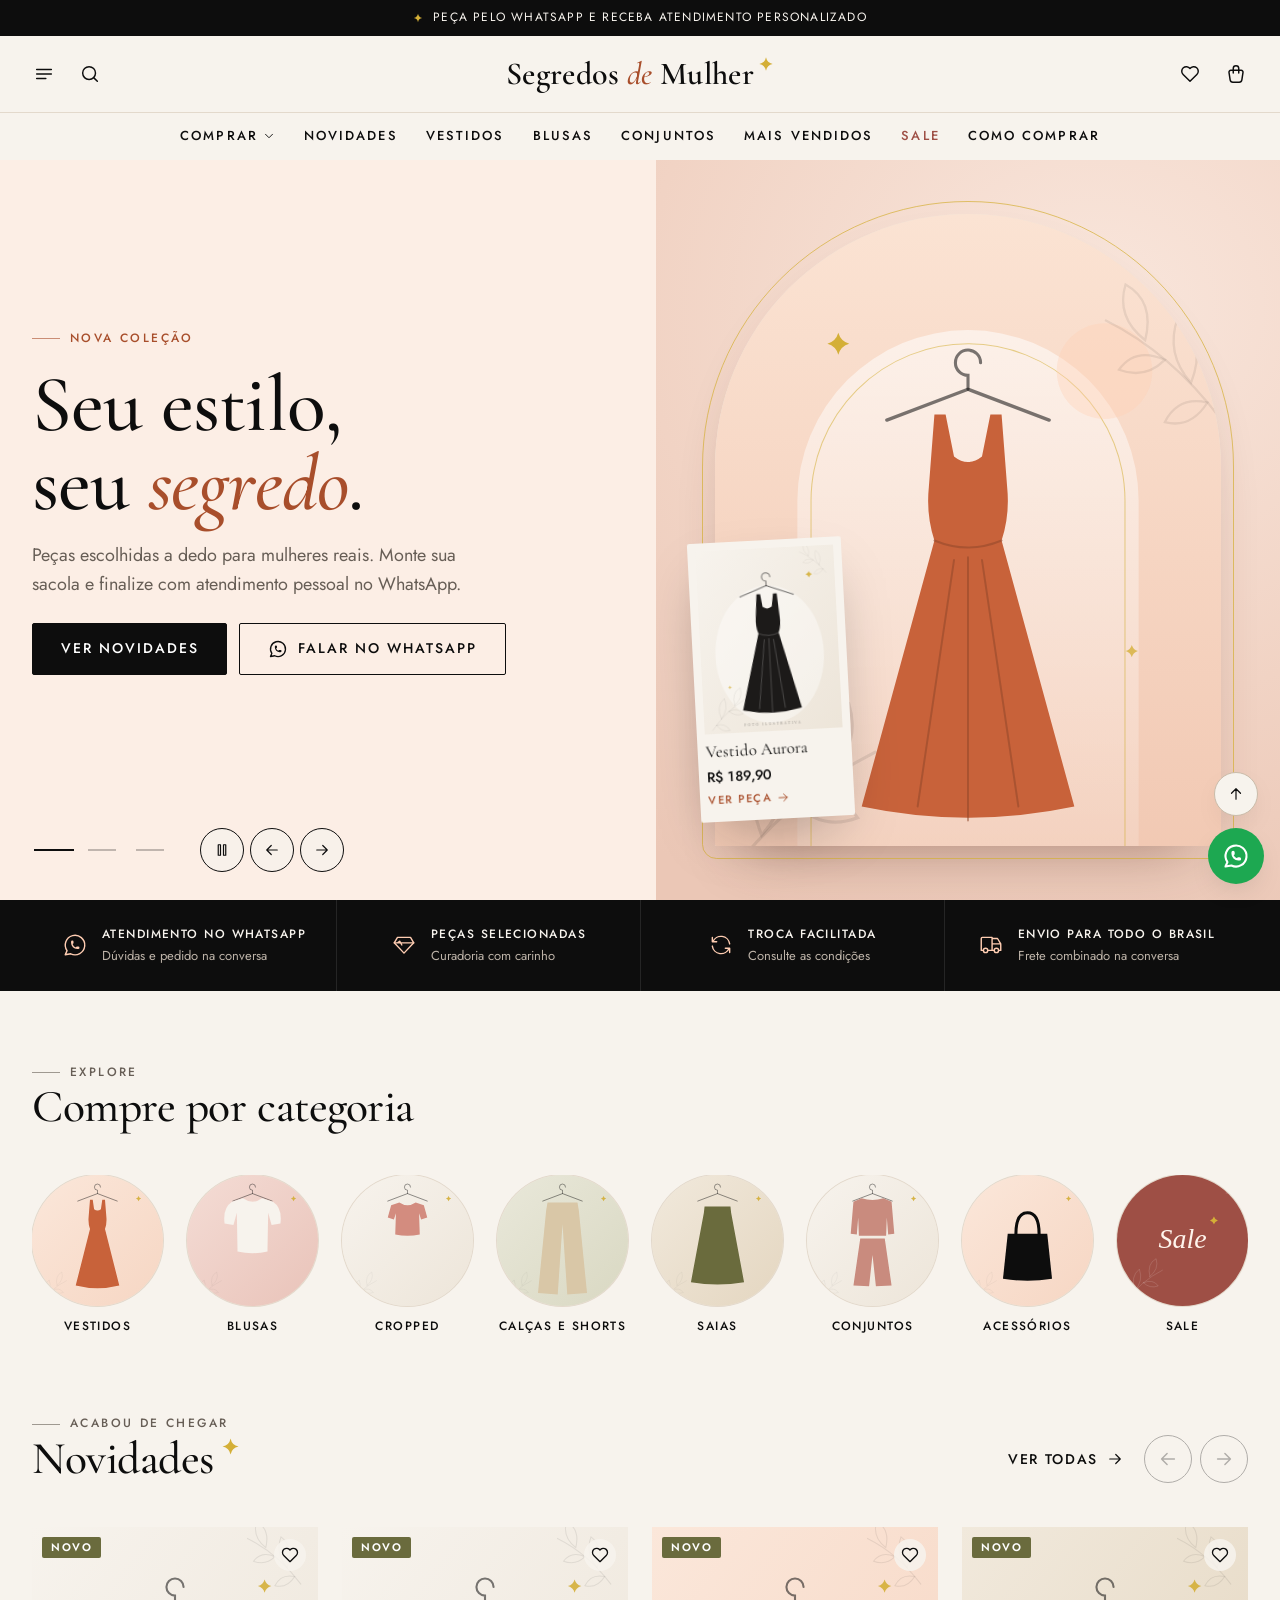
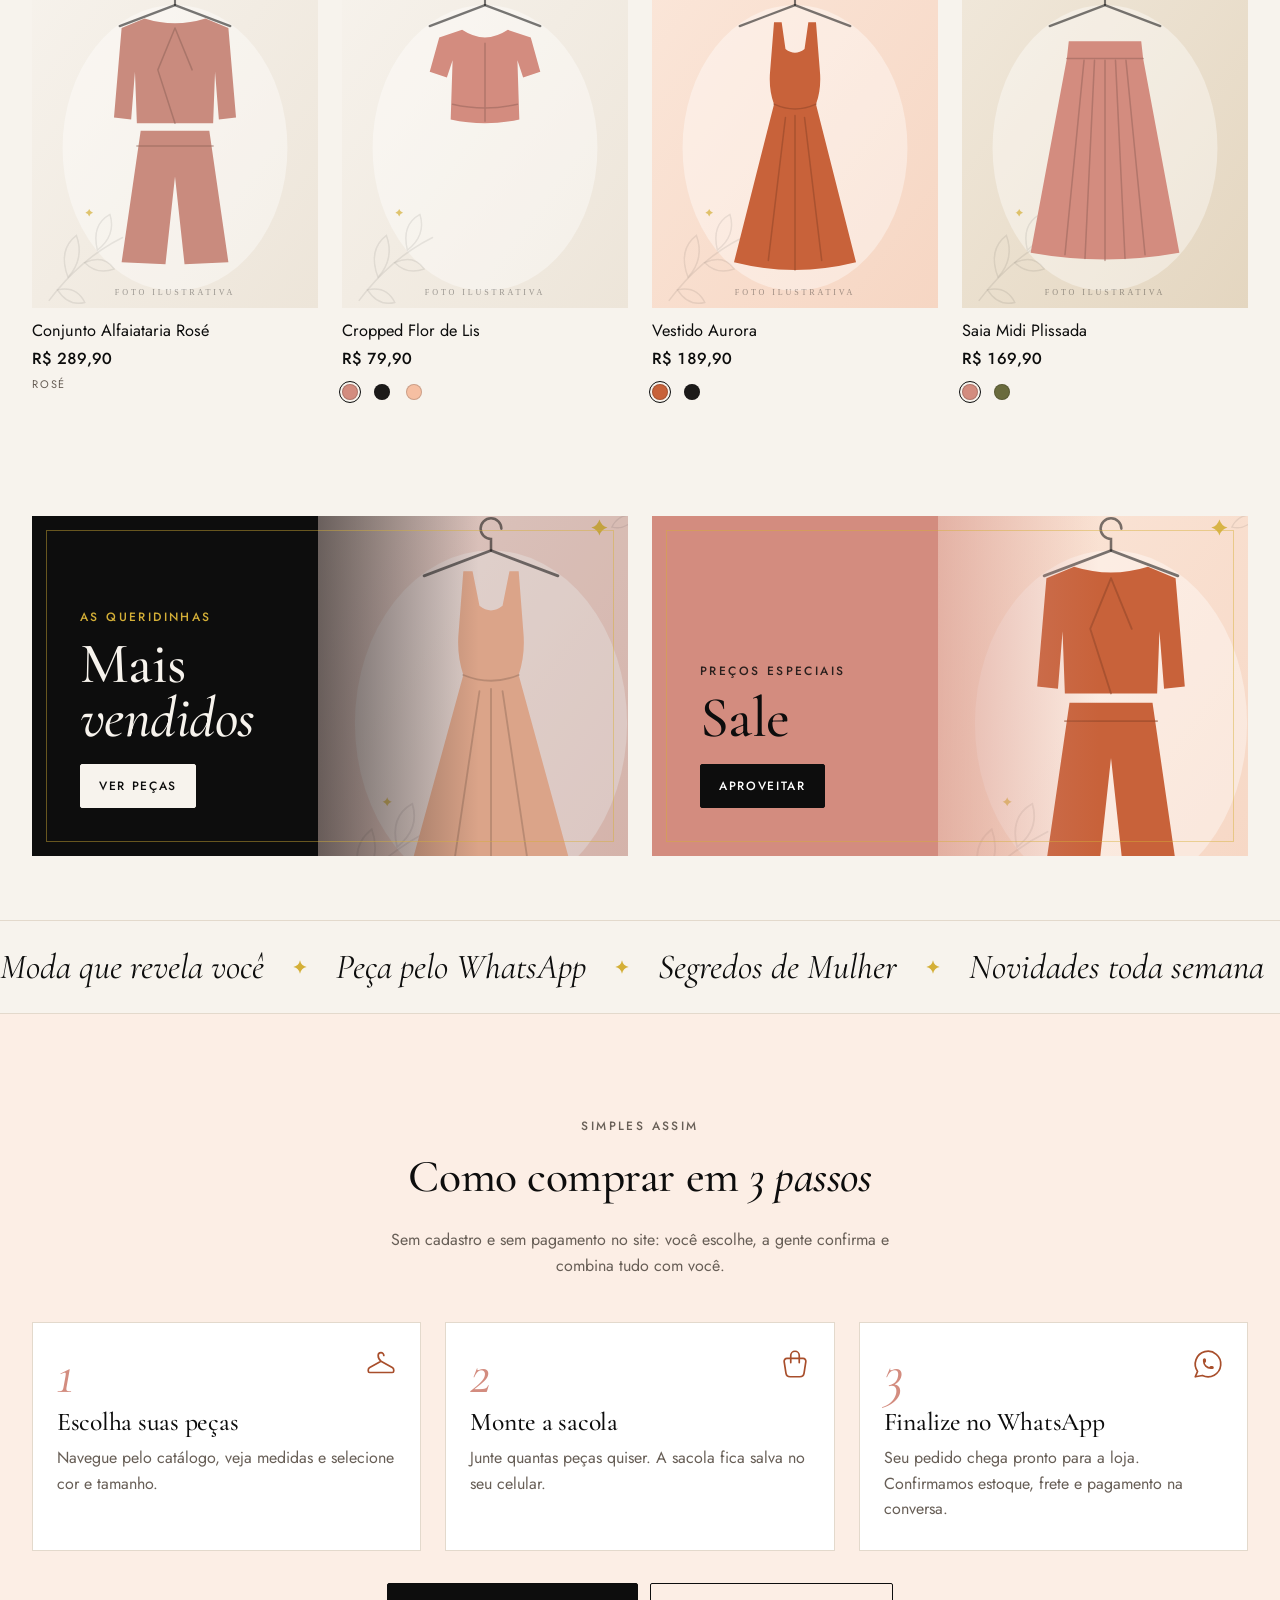
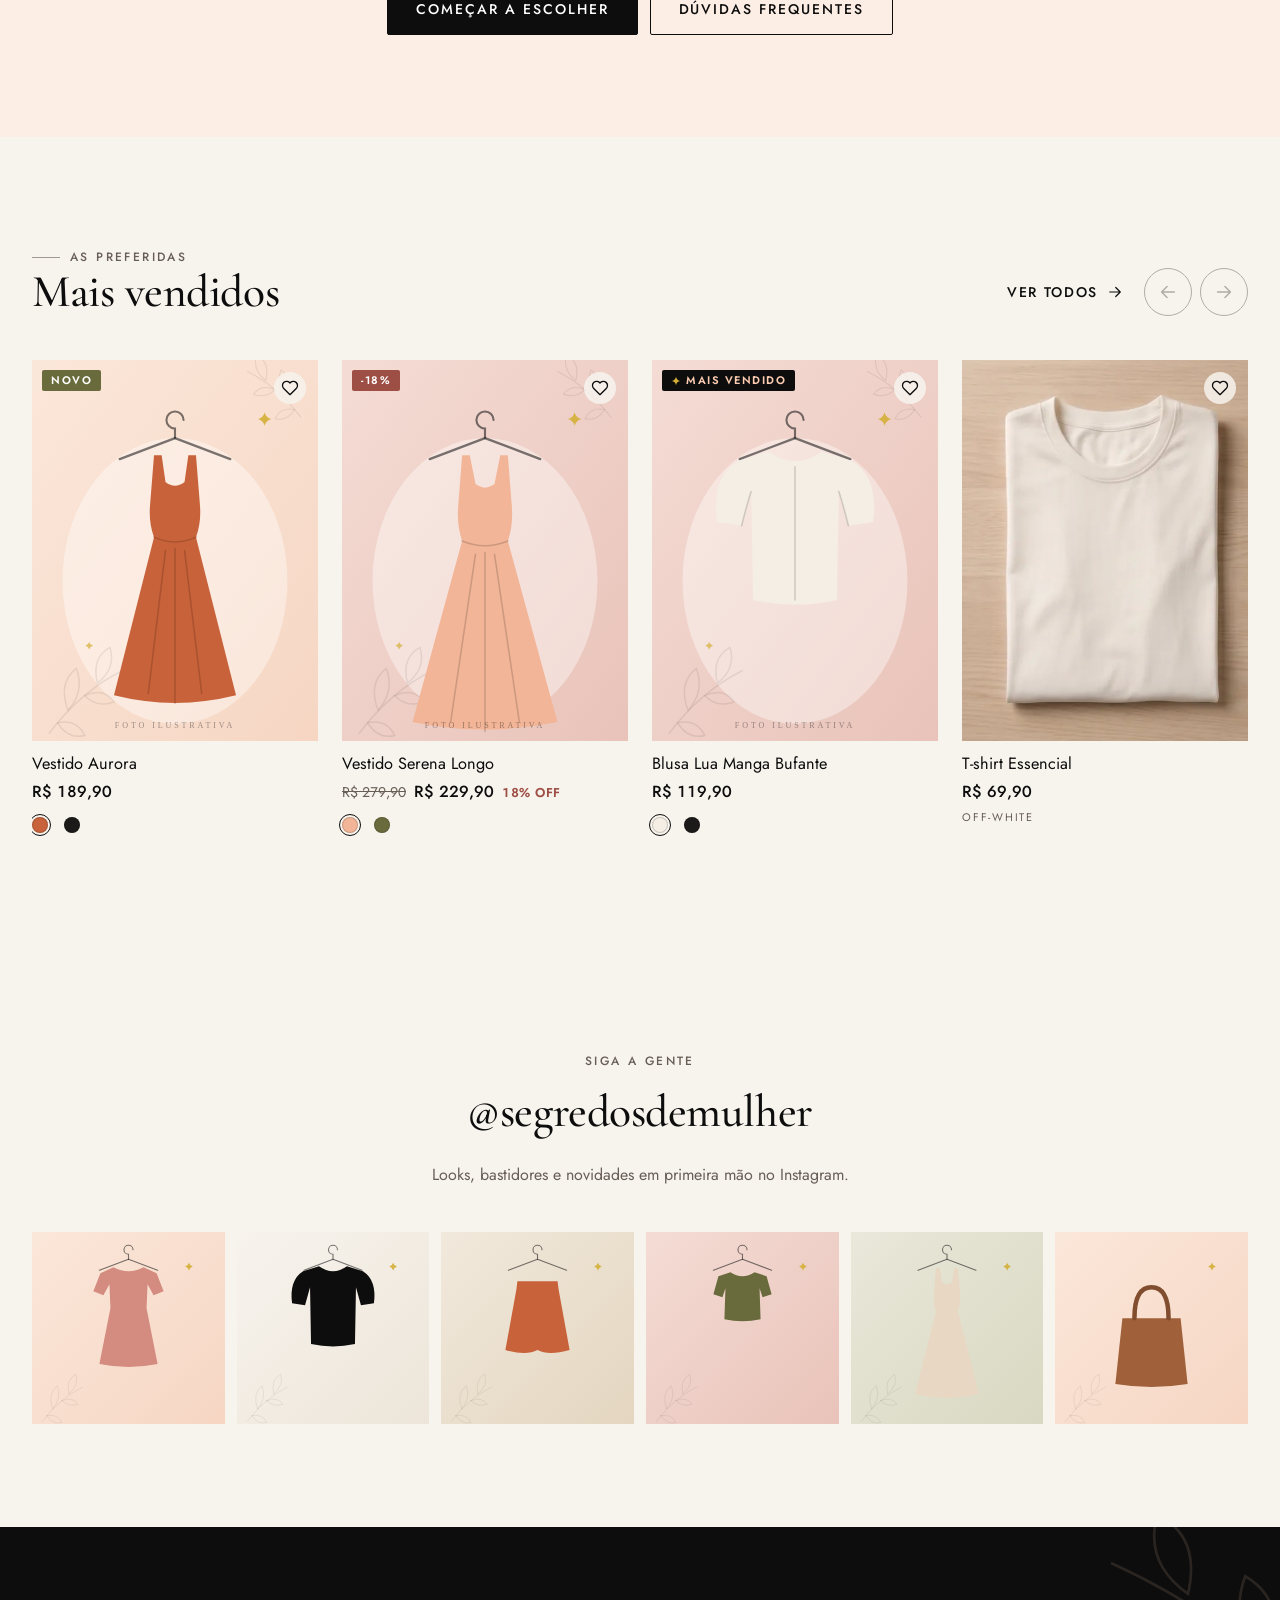
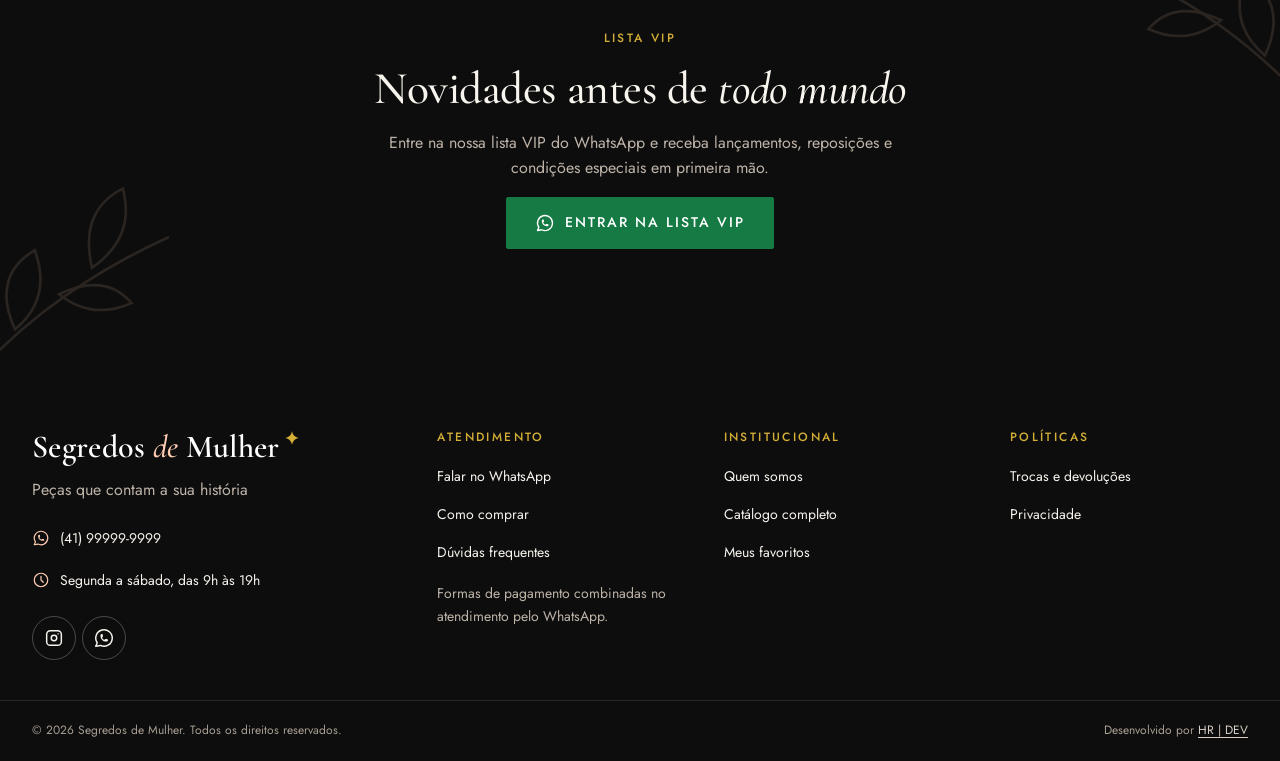
==== index.html @ 4e9b38b4 "first commit" ====
<!DOCTYPE html>
<html lang="pt-BR">
<head>
  <meta charset="UTF-8">
  <meta name="viewport" content="width=device-width, initial-scale=1, viewport-fit=cover">
  <title>Segredos de Mulher — Moda feminina com atendimento pelo WhatsApp</title>
  <meta name="description" content="Vestidos, blusas, conjuntos e acessórios selecionados. Escolha suas peças, monte a sacola e finalize seu pedido com atendimento personalizado pelo WhatsApp.">
  <meta name="theme-color" content="#0D0D0D">
  <link rel="icon" href="assets/img/brand/favicon.svg" type="image/svg+xml">
  <link rel="icon" href="assets/img/brand/favicon-32.png" sizes="32x32" type="image/png">
  <link rel="apple-touch-icon" href="assets/img/brand/apple-touch-icon.png">
  <link rel="manifest" href="site.webmanifest">
  <!-- Pré-visualização em redes sociais. TODO(cliente): trocar SEU-DOMINIO.com.br pelo domínio real -->
  <meta property="og:type" content="website">
  <meta property="og:site_name" content="Segredos de Mulher">
  <meta property="og:locale" content="pt_BR">
  <meta property="og:title" content="Segredos de Mulher — Moda feminina">
  <meta property="og:description" content="Escolha suas peças e finalize seu pedido pelo WhatsApp, com atendimento personalizado.">
  <meta property="og:url" content="https://SEU-DOMINIO.com.br/">
  <meta property="og:image" content="https://SEU-DOMINIO.com.br/assets/img/brand/og-image.jpg">
  <meta property="og:image:width" content="1200">
  <meta property="og:image:height" content="630">
  <meta name="twitter:card" content="summary_large_image">
  <link rel="preconnect" href="https://fonts.googleapis.com">
  <link rel="preconnect" href="https://fonts.gstatic.com" crossorigin>
  <link rel="stylesheet" href="https://fonts.googleapis.com/css2?family=Cormorant+Garamond:ital,wght@0,500;0,600;1,500&family=Jost:wght@400;500;600&display=swap" media="print" onload="this.media='all'">
  <noscript><link rel="stylesheet" href="https://fonts.googleapis.com/css2?family=Cormorant+Garamond:ital,wght@0,500;0,600;1,500&family=Jost:wght@400;500;600&display=swap"></noscript>
  <link rel="preload" as="image" href="assets/img/hero/hero-1.svg" fetchpriority="high">
  <link rel="stylesheet" href="assets/css/style.css">
  <script src="assets/js/config.js" defer></script>
  <script src="assets/js/products.js" defer></script>
  <script src="assets/js/main.js" defer></script>
  <script src="assets/js/pages/home.js" defer></script>
</head>
<body data-page="home">
  <a class="skip-link" href="#conteudo">Pular para o conteúdo</a>
  <div id="site-header"></div>

  <main id="conteudo">
    <!-- ============ HERO EDITORIAL (carrossel) ============ -->
    <section class="hero" id="hero" aria-roledescription="carrossel" aria-label="Destaques da coleção">
      <div class="hero__slides">
        <div class="hero__slide is-active" role="group" aria-roledescription="slide" aria-label="1 de 3">
          <div class="hero__media">
            <!-- TODO(cliente): foto editorial (retrato 4:5, mín. 1200 px de largura) -->
            <div class="hero__frame"><img src="assets/img/hero/hero-1.svg" alt="Vestido longo terracota pendurado em cabide, em fundo pêssego" width="1200" height="1500" fetchpriority="high" decoding="async"></div>
            <a class="hero__mini" href="produto.html?id=vestido-aurora" data-product="vestido-aurora" data-color="Preto"></a>
          </div>
          <div class="hero__content cascade">
            <p class="eyebrow eyebrow--line hero__eyebrow">Nova coleção</p>
            <h1 class="hero__title">Seu estilo,<br>seu <em>segredo</em>.</h1>
            <p class="hero__sub">Peças escolhidas a dedo para mulheres reais. Monte sua sacola e finalize com atendimento pessoal no WhatsApp.</p>
            <div class="hero__ctas">
              <a class="btn" href="catalogo.html?colecao=novidades">Ver novidades</a>
              <a class="btn btn--outline" data-wa="default" href="#"><svg class="icon" viewBox="0 0 24 24" aria-hidden="true"><path d="m3 21 1.65-3.8a9 9 0 1 1 3.4 2.9L3 21"/><path d="M9 10a.5.5 0 0 0 1 0V9a.5.5 0 0 0-1 0v1a5 5 0 0 0 5 5h1a.5.5 0 0 0 0-1h-1a.5.5 0 0 0 0 1"/></svg><span><span class="cta-long">Falar no </span>WhatsApp</span></a>
            </div>
          </div>
          <svg class="hero__star" viewBox="0 0 100 100" aria-hidden="true"><path d="M50 4Q56 44 96 50 56 56 50 96 44 56 4 50 44 44 50 4Z" fill="none" stroke="currentColor" stroke-width="1"/></svg>
        </div>

        <div class="hero__slide" role="group" aria-roledescription="slide" aria-label="2 de 3">
          <div class="hero__media">
            <div class="hero__frame"><img src="assets/img/hero/hero-2.svg" alt="Conjunto de alfaiataria rosé em cabide, em fundo rosado" width="1200" height="1500" loading="lazy" decoding="async"></div>
            <a class="hero__mini" href="produto.html?id=conjunto-alfaiataria-rose" data-product="conjunto-alfaiataria-rose" data-color=""></a>
          </div>
          <div class="hero__content cascade">
            <p class="eyebrow eyebrow--line hero__eyebrow">Conjuntos</p>
            <p class="hero__title serif">Elegância<br>em <em>dupla</em>.</p>
            <p class="hero__sub">Use junto ou separado: uma peça, várias produções.</p>
            <div class="hero__ctas">
              <a class="btn" href="catalogo.html?categoria=conjuntos">Ver conjuntos</a>
              <a class="btn btn--outline" data-wa="default" href="#"><svg class="icon" viewBox="0 0 24 24" aria-hidden="true"><path d="m3 21 1.65-3.8a9 9 0 1 1 3.4 2.9L3 21"/><path d="M9 10a.5.5 0 0 0 1 0V9a.5.5 0 0 0-1 0v1a5 5 0 0 0 5 5h1a.5.5 0 0 0 0-1h-1a.5.5 0 0 0 0 1"/></svg><span><span class="cta-long">Falar no </span>WhatsApp</span></a>
            </div>
          </div>
          <svg class="hero__star" viewBox="0 0 100 100" aria-hidden="true"><path d="M50 4Q56 44 96 50 56 56 50 96 44 56 4 50 44 44 50 4Z" fill="none" stroke="currentColor" stroke-width="1"/></svg>
        </div>

        <div class="hero__slide" role="group" aria-roledescription="slide" aria-label="3 de 3">
          <div class="hero__media">
            <div class="hero__frame"><img src="assets/img/hero/hero-3.svg" alt="Saia midi plissada verde-oliva em cabide, em fundo claro" width="1200" height="1500" loading="lazy" decoding="async"></div>
            <a class="hero__mini" href="produto.html?id=saia-midi-plissada" data-product="saia-midi-plissada" data-color="Rosa Queimado"></a>
          </div>
          <div class="hero__content cascade">
            <p class="eyebrow eyebrow--line hero__eyebrow">Saias e midis</p>
            <p class="hero__title serif">Leveza que<br><em>acompanha</em> você.</p>
            <p class="hero__sub">Movimento, conforto e caimento para todos os dias.</p>
            <div class="hero__ctas">
              <a class="btn" href="catalogo.html?categoria=saias">Ver saias</a>
              <a class="btn btn--outline" data-wa="default" href="#"><svg class="icon" viewBox="0 0 24 24" aria-hidden="true"><path d="m3 21 1.65-3.8a9 9 0 1 1 3.4 2.9L3 21"/><path d="M9 10a.5.5 0 0 0 1 0V9a.5.5 0 0 0-1 0v1a5 5 0 0 0 5 5h1a.5.5 0 0 0 0-1h-1a.5.5 0 0 0 0 1"/></svg><span><span class="cta-long">Falar no </span>WhatsApp</span></a>
            </div>
          </div>
          <svg class="hero__star" viewBox="0 0 100 100" aria-hidden="true"><path d="M50 4Q56 44 96 50 56 56 50 96 44 56 4 50 44 44 50 4Z" fill="none" stroke="currentColor" stroke-width="1"/></svg>
        </div>
      </div>

      <div class="hero__controls">
        <div class="hero__dots" role="group" aria-label="Escolher slide">
          <button class="hero__dot" type="button" aria-label="Slide 1" aria-current="true"></button>
          <button class="hero__dot" type="button" aria-label="Slide 2"></button>
          <button class="hero__dot" type="button" aria-label="Slide 3"></button>
        </div>
        <div class="hero__arrows">
          <button class="round-btn" type="button" id="heroPause" aria-label="Pausar troca automática"></button>
          <button class="round-btn" type="button" id="heroPrev" aria-label="Slide anterior"></button>
          <button class="round-btn" type="button" id="heroNext" aria-label="Próximo slide"></button>
        </div>
      </div>
    </section>

    <!-- ============ DIFERENCIAIS ============ -->
    <section class="perks" aria-label="Por que comprar com a gente">
      <ul class="container perks__list">
        <li class="perk" data-icon="whatsapp"><div><strong>Atendimento no WhatsApp</strong><span>Dúvidas e pedido na conversa</span></div></li>
        <li class="perk" data-icon="gem"><div><strong>Peças selecionadas</strong><span>Curadoria com carinho</span></div></li>
        <!-- TODO(cliente): confirmar política de troca antes de publicar -->
        <li class="perk" data-icon="refresh"><div><strong>Troca facilitada</strong><span>Consulte as condições</span></div></li>
        <!-- TODO(cliente): confirmar envio para todo o Brasil -->
        <li class="perk" data-icon="truck"><div><strong>Envio para todo o Brasil</strong><span>Frete combinado na conversa</span></div></li>
      </ul>
    </section>

    <!-- ============ CATEGORIAS ============ -->
    <section class="section section--tight" aria-labelledby="cats-title">
      <div class="container">
        <div class="section-head" data-reveal>
          <div><p class="eyebrow eyebrow--line">Explore</p><h2 class="section-title" id="cats-title">Compre por categoria</h2></div>
        </div>
        <div class="rail"><ul class="rail__track cats__track" id="homeCats" data-stagger></ul></div>
      </div>
    </section>

    <!-- ============ NOVIDADES ============ -->
    <section class="section" aria-labelledby="new-title" style="padding-top:0">
      <div class="container">
        <div class="section-head" data-reveal>
          <div><p class="eyebrow eyebrow--line">Acabou de chegar</p><h2 class="section-title" id="new-title">Novidades<svg class="icon icon--fill sparkle" viewBox="0 0 24 24" aria-hidden="true"><path d="M12 2Q13.6 10.4 22 12 13.6 13.6 12 22 10.4 13.6 2 12 10.4 10.4 12 2Z"/></svg></h2></div>
          <div style="display:flex;align-items:center;gap:20px">
            <a class="link-arrow" href="catalogo.html?colecao=novidades">Ver todas <svg class="icon" viewBox="0 0 24 24" aria-hidden="true"><path d="M5 12h14M13 6l6 6-6 6"/></svg></a>
            <div class="rail__nav"><button class="round-btn" type="button" data-rail-prev aria-label="Ver novidades anteriores"></button><button class="round-btn" type="button" data-rail-next aria-label="Ver mais novidades"></button></div>
          </div>
        </div>
        <div class="rail"><div class="rail__track" id="homeNew" data-stagger></div></div>
      </div>
    </section>

    <!-- ============ BANNER DUPLO ============ -->
    <section class="section section--tight" aria-label="Coleções em destaque" style="padding-top:0">
      <div class="container duo">
        <a class="duo__card duo__card--dark" href="catalogo.html?colecao=mais-vendidos" data-reveal>
          <img class="duo__img" src="assets/img/products/vestido-serena-peach-1.svg" alt="" width="600" height="800" loading="lazy" decoding="async">
          <span class="duo__frame" aria-hidden="true"></span>
          <span class="eyebrow duo__eyebrow">As queridinhas</span>
          <span class="duo__title serif">Mais<br><em>vendidos</em></span>
          <span class="btn btn--light btn--sm duo__cta">Ver peças</span>
        </a>
        <a class="duo__card duo__card--rose" href="catalogo.html?sale=1" data-reveal style="--d:.1s">
          <img class="duo__img" src="assets/img/products/conjunto-linho-verao-terracota-1.svg" alt="" width="600" height="800" loading="lazy" decoding="async">
          <span class="duo__frame" aria-hidden="true"></span>
          <span class="eyebrow duo__eyebrow" style="color:var(--c-ink)">Preços especiais</span>
          <span class="duo__title serif">Sale</span>
          <span class="btn btn--sm duo__cta">Aproveitar</span>
        </a>
      </div>
    </section>

    <!-- ============ MARQUEE ============ -->
    <div class="marquee" aria-hidden="true"><div class="marquee__track" id="marquee"></div></div>

    <!-- ============ COMO COMPRAR ============ -->
    <section class="section section--soft" id="como-comprar" aria-labelledby="how-title">
      <div class="container">
        <div class="section-head section-head--center" data-reveal>
          <p class="eyebrow">Simples assim</p>
          <h2 class="section-title" id="how-title">Como comprar em <em>3 passos</em></h2>
          <p class="section-sub">Sem cadastro e sem pagamento no site: você escolhe, a gente confirma e combina tudo com você.</p>
        </div>
        <ol class="steps" data-stagger>
          <li class="step" data-reveal data-icon="hanger"><span class="step__num">1</span><h3>Escolha suas peças</h3><p>Navegue pelo catálogo, veja medidas e selecione cor e tamanho.</p></li>
          <li class="step" data-reveal data-icon="bag"><span class="step__num">2</span><h3>Monte a sacola</h3><p>Junte quantas peças quiser. A sacola fica salva no seu celular.</p></li>
          <li class="step" data-reveal data-icon="whatsapp"><span class="step__num">3</span><h3>Finalize no WhatsApp</h3><p>Seu pedido chega pronto para a loja. Confirmamos estoque, frete e pagamento na conversa.</p></li>
        </ol>
        <div class="steps-cta" data-reveal><a class="btn" href="catalogo.html">Começar a escolher</a><a class="btn btn--outline" href="sobre.html#duvidas">Dúvidas frequentes</a></div>
      </div>
    </section>

    <!-- ============ MAIS VENDIDOS ============ -->
    <section class="section" aria-labelledby="best-title">
      <div class="container">
        <div class="section-head" data-reveal>
          <div><p class="eyebrow eyebrow--line">As preferidas</p><h2 class="section-title" id="best-title">Mais vendidos</h2></div>
          <div style="display:flex;align-items:center;gap:20px">
            <a class="link-arrow" href="catalogo.html?colecao=mais-vendidos">Ver todos <svg class="icon" viewBox="0 0 24 24" aria-hidden="true"><path d="M5 12h14M13 6l6 6-6 6"/></svg></a>
            <div class="rail__nav"><button class="round-btn" type="button" data-rail-prev aria-label="Ver mais vendidos anteriores"></button><button class="round-btn" type="button" data-rail-next aria-label="Ver mais peças mais vendidas"></button></div>
          </div>
        </div>
        <div class="rail"><div class="rail__track" id="homeBest" data-stagger></div></div>
      </div>
    </section>

    <!-- ============ INSTAGRAM ============ -->
    <!-- TODO(cliente): trocar as imagens em assets/img/instagram/ por posts reais -->
    <section class="section" aria-labelledby="insta-title">
      <div class="container">
        <div class="section-head section-head--center" data-reveal>
          <p class="eyebrow">Siga a gente</p>
          <h2 class="section-title" id="insta-title"><a data-cfg-href="instagramUrl" target="_blank" rel="noopener" href="#"><span data-cfg="instagramHandle">@perfil</span></a></h2>
          <p class="section-sub">Looks, bastidores e novidades em primeira mão no Instagram.</p>
        </div>
        <div class="insta" id="homeInsta" data-stagger></div>
      </div>
    </section>

    <!-- ============ LISTA VIP ============ -->
    <section class="section section--dark vip" aria-labelledby="vip-title">
      <svg class="ornament" style="left:-40px;bottom:-40px" viewBox="0 0 100 100" aria-hidden="true"><g fill="none" stroke="currentColor" stroke-width="1.2"><path d="M5 95Q40 55 95 30"/><path d="M25 72Q14 48 34 36Q42 58 25 72Z"/><path d="M45 56Q66 46 78 60Q60 68 45 56Z"/><path d="M60 44Q54 18 74 8Q80 30 60 44Z"/></g></svg>
      <svg class="ornament" style="right:-40px;top:-30px;transform:scaleX(-1)" viewBox="0 0 100 100" aria-hidden="true"><g fill="none" stroke="currentColor" stroke-width="1.2"><path d="M5 95Q40 55 95 30"/><path d="M25 72Q14 48 34 36Q42 58 25 72Z"/><path d="M45 56Q66 46 78 60Q60 68 45 56Z"/><path d="M60 44Q54 18 74 8Q80 30 60 44Z"/></g></svg>
      <div class="container vip__inner" data-reveal>
        <p class="eyebrow" style="color:var(--c-gold)">Lista VIP</p>
        <h2 class="section-title" id="vip-title">Novidades antes de <em>todo mundo</em></h2>
        <p class="muted">Entre na nossa lista VIP do WhatsApp e receba lançamentos, reposições e condições especiais em primeira mão.</p>
        <a class="btn btn--whatsapp" data-wa="vip" href="#"><svg class="icon" viewBox="0 0 24 24" aria-hidden="true"><path d="m3 21 1.65-3.8a9 9 0 1 1 3.4 2.9L3 21"/><path d="M9 10a.5.5 0 0 0 1 0V9a.5.5 0 0 0-1 0v1a5 5 0 0 0 5 5h1a.5.5 0 0 0 0-1h-1a.5.5 0 0 0 0 1"/></svg><span>Entrar na lista VIP</span></a>
      </div>
    </section>
  </main>

  <div id="site-footer"></div>
</body>
</html>
---- assets/css/style.css ----
/* ==========================================================================
   SEGREDOS DE MULHER — style.css
   Design system mobile-first. Para trocar as cores da marca, edite apenas
   as variáveis "MARCA" do :root abaixo.
   --------------------------------------------------------------------------
   01 Tokens · 02 Reset · 03 Base/utilitários · 04 Botões e formulários
   05 Faixa superior · 06 Header e menu · 07 Camadas (drawers, modais, sheets)
   08 Busca · 09 Sacola · 10 Card de produto · 11 Trilhos/grades
   12 Home · 13 Rodapé · 14 Flutuantes e toasts · 15 Catálogo
   16 Produto · 17 Páginas internas · 18 Animações · 19 Movimento reduzido
   ========================================================================== */

/* ---------- 01 TOKENS ---------- */
:root {
  /* MARCA (provisória — derivada do briefing; troque aqui) */
  --c-ink: #0D0D0D;
  --c-paper: #F7F3ED;
  --c-peach: #FFCDB2;
  --c-rose: #D38C7F;
  --c-terracotta: #C8623A;
  --c-olive: #6A6B3D;
  --c-gold: #D4AF37;
  --gold-gradient: linear-gradient(90deg, #F9E39B, #D4AF37, #B8860B);

  /* Variações escuras para TEXTO sobre fundo claro / texto branco (contraste AA) */
  --c-rose-deep: #9E4F45;       /* branco sobre ele: 5,7:1 */
  --c-terracotta-deep: #A84E2B; /* branco sobre ele: 5,5:1 */
  --c-ink-soft: #2A2624;

  /* SEMÂNTICAS */
  --bg: var(--c-paper);
  --bg-alt: #EFE7DC;
  --surface: #FFFFFF;
  --surface-soft: #FCEEE5;      /* peach bem suave */
  --text: var(--c-ink);
  --text-muted: #675E56;        /* 5,4:1 sobre --bg */
  --text-invert: #F7F3ED;
  --border: #E3D9CC;
  --border-strong: #C9BBA9;
  --accent: var(--c-terracotta-deep);
  --accent-hover: #8E4022;
  --accent-contrast: #FFFFFF;
  --sale: var(--c-rose-deep);
  --new: var(--c-olive);
  --whatsapp: #25D366;          /* cor oficial (só decorativa) */
  --whatsapp-fab: #1DA851;      /* ícone branco: 3,1:1 (gráfico) */
  --whatsapp-deep: #157A44;     /* texto branco: 5,4:1 */
  --whatsapp-deep-hover: #0F6336;
  --focus: #A84E2B;
  --danger: #A3322A;

  /* TIPOGRAFIA */
  --font-serif: 'Cormorant Garamond', Georgia, 'Times New Roman', serif;
  --font-sans: 'Jost', system-ui, -apple-system, 'Segoe UI', Roboto, Arial, sans-serif;
  --fs-xs: .75rem;
  --fs-sm: .875rem;
  --fs-base: 1rem;
  --fs-lg: 1.125rem;
  --fs-h3: clamp(1.35rem, 1.1rem + 1vw, 1.65rem);
  --fs-h2: clamp(1.9rem, 1.4rem + 2.2vw, 2.85rem);
  --fs-h1: clamp(2.6rem, 1.6rem + 5vw, 5rem);
  --tracking-label: .2em;

  /* ESPAÇO E FORMA */
  --gutter: 16px;
  --container: 1320px;
  --radius: 2px;
  --radius-lg: 6px;
  --shadow-sm: 0 1px 2px rgba(13, 13, 13, .06);
  --shadow: 0 10px 30px -12px rgba(13, 13, 13, .22);
  --shadow-lg: 0 24px 60px -20px rgba(13, 13, 13, .35);
  --header-h: 64px;
  --announce-h: 36px;

  /* MOVIMENTO */
  --ease: cubic-bezier(.22, .61, .36, 1);
  --ease-out: cubic-bezier(.16, 1, .3, 1);
  --dur: .28s;
  --dur-slow: .6s;

  /* Camadas */
  --z-header: 50;
  --z-fab: 60;
  --z-scrim: 90;
  --z-layer: 100;
  --z-toast: 200;
}

@media (min-width: 768px) {
  :root { --gutter: 32px; --header-h: 76px; }
}
@media (min-width: 1440px) {
  :root { --gutter: 48px; }
}

/* ---------- 02 RESET ---------- */
*, *::before, *::after { box-sizing: border-box; margin: 0; padding: 0; }
html { -webkit-text-size-adjust: 100%; text-size-adjust: 100%; scroll-padding-top: calc(var(--header-h) + 16px); }
body {
  min-height: 100vh;
  font-family: var(--font-sans);
  font-size: var(--fs-base);
  line-height: 1.6;
  color: var(--text);
  background: var(--bg);
  overflow-x: hidden;
  -webkit-font-smoothing: antialiased;
}
img, svg, picture { display: block; max-width: 100%; }
img { height: auto; }
a { color: inherit; text-decoration: none; }
button, input, select, textarea { font: inherit; color: inherit; }
button { background: none; border: 0; cursor: pointer; }
ul, ol { list-style: none; }
table { border-collapse: collapse; }
[hidden] { display: none !important; }
body.is-locked { overflow: hidden; }

/* Transição entre páginas (View Transitions API; navegadores sem suporte ignoram) */
@view-transition { navigation: auto; }
::view-transition-old(root), ::view-transition-new(root) { animation-duration: .25s; }

/* ---------- 03 BASE E UTILITÁRIOS ---------- */
:focus-visible { outline: 2px solid var(--focus); outline-offset: 3px; border-radius: 1px; }
.skip-link {
  position: absolute; left: 12px; top: -60px; z-index: 999;
  background: var(--c-ink); color: #fff; padding: 10px 16px; font-size: var(--fs-sm);
  transition: top var(--dur) var(--ease);
}
.skip-link:focus { top: 12px; }
.sr-only {
  position: absolute !important; width: 1px; height: 1px; padding: 0; margin: -1px;
  overflow: hidden; clip: rect(0 0 0 0); white-space: nowrap; border: 0;
}
.container { width: 100%; max-width: var(--container); margin-inline: auto; padding-inline: var(--gutter); }
.icon { width: 22px; height: 22px; flex: none; stroke: currentColor; fill: none; stroke-width: 1.6; stroke-linecap: round; stroke-linejoin: round; }
.icon--sm { width: 18px; height: 18px; }
.icon--fill { fill: currentColor; stroke: none; }

h1, h2, h3, .serif { font-family: var(--font-serif); font-weight: 500; line-height: 1.08; letter-spacing: -.01em; }
h1 em, h2 em, h3 em, .serif em { font-style: italic; }
.eyebrow {
  display: inline-flex; align-items: center; gap: 10px;
  font-family: var(--font-sans); font-size: var(--fs-xs); font-weight: 500;
  letter-spacing: var(--tracking-label); text-transform: uppercase; color: var(--text-muted);
}
.eyebrow--line::before { content: ''; width: 28px; height: 1px; background: currentColor; opacity: .6; }
.label-caps { font-size: var(--fs-xs); font-weight: 500; letter-spacing: .16em; text-transform: uppercase; }
.muted { color: var(--text-muted); }
.gold-rule { height: 1px; border: 0; background: var(--gold-gradient); opacity: .8; }
.sparkle { width: 14px; height: 14px; color: var(--c-gold); flex: none; }

.section { padding-block: clamp(56px, 8vw, 104px); }
.section--tight { padding-block: clamp(40px, 5vw, 64px); }
.section--alt { background: var(--bg-alt); }
.section--soft { background: var(--surface-soft); }
.section--dark { background: var(--c-ink); color: var(--text-invert); }
.section--dark .eyebrow, .section--dark .muted { color: #BDB3A8; }
.section-head {
  display: flex; align-items: flex-end; justify-content: space-between; gap: 16px 24px; flex-wrap: wrap;
  margin-bottom: clamp(24px, 4vw, 44px);
}
.section-head--center { flex-direction: column; align-items: center; text-align: center; }
.section-title { font-size: var(--fs-h2); }
.section-title .sparkle { display: inline-block; width: .42em; height: .42em; margin-left: .15em; vertical-align: super; }
.section-sub { max-width: 52ch; color: var(--text-muted); margin-top: 10px; }
.link-arrow {
  display: inline-flex; align-items: center; gap: 8px; font-size: var(--fs-sm); font-weight: 500;
  letter-spacing: .12em; text-transform: uppercase; padding-block: 8px;
  background: linear-gradient(currentColor, currentColor) 0 100% / 0 1px no-repeat;
  transition: background-size var(--dur) var(--ease);
}
.link-arrow:hover, .link-arrow:focus-visible { background-size: 100% 1px; }
.link-arrow .icon { width: 18px; height: 18px; transition: transform var(--dur) var(--ease); }
.link-arrow:hover .icon { transform: translateX(4px); }

/* Ornamento de folhas em fundos (SVG inline, baixa opacidade) */
.ornament { position: absolute; pointer-events: none; color: currentColor; opacity: .09; width: 220px; height: 220px; }

/* ---------- 04 BOTÕES E FORMULÁRIOS ---------- */
.btn {
  --btn-bg: var(--c-ink); --btn-fg: #fff; --btn-bd: var(--btn-bg);
  position: relative; overflow: hidden; isolation: isolate;
  display: inline-flex; align-items: center; justify-content: center; gap: 10px;
  min-height: 52px; padding: 14px 28px;
  background: var(--btn-bg); color: var(--btn-fg); border: 1px solid var(--btn-bd); border-radius: var(--radius);
  font-size: var(--fs-sm); font-weight: 500; letter-spacing: .14em; text-transform: uppercase; line-height: 1.2;
  text-align: center; cursor: pointer; user-select: none; -webkit-tap-highlight-color: transparent;
  transition: background-color var(--dur) var(--ease), color var(--dur) var(--ease), border-color var(--dur) var(--ease), transform .12s var(--ease);
}
.btn:active { transform: scale(.98); }
.btn:hover { --btn-bg: var(--c-ink-soft); }
.btn .icon { width: 20px; height: 20px; }
.btn--accent { --btn-bg: var(--accent); --btn-fg: var(--accent-contrast); }
.btn--accent:hover { --btn-bg: var(--accent-hover); }
.btn--whatsapp { --btn-bg: var(--whatsapp-deep); --btn-fg: #fff; }
.btn--whatsapp:hover { --btn-bg: var(--whatsapp-deep-hover); }
.btn--outline { --btn-bg: transparent; --btn-fg: var(--text); --btn-bd: var(--c-ink); }
.btn--outline:hover { --btn-bg: var(--c-ink); --btn-fg: #fff; }
.btn--light { --btn-bg: var(--c-paper); --btn-fg: var(--c-ink); }
.btn--light:hover { --btn-bg: #fff; }
.btn--ghost-light { --btn-bg: transparent; --btn-fg: #fff; --btn-bd: rgba(255, 255, 255, .7); }
.btn--ghost-light:hover { --btn-bg: #fff; --btn-fg: var(--c-ink); }
.btn--block { width: 100%; }
.btn--sm { min-height: 44px; padding: 10px 18px; font-size: var(--fs-xs); }
.btn[disabled], .btn[aria-disabled="true"] { opacity: .5; cursor: not-allowed; }
.btn.is-loading { pointer-events: none; }
.btn.is-loading > * { opacity: 0; }
.btn.is-loading::after {
  content: ''; position: absolute; width: 20px; height: 20px; border-radius: 50%;
  border: 2px solid currentColor; border-right-color: transparent; animation: spin .7s linear infinite;
}
/* Ripple (injetado via JS) */
.ripple {
  position: absolute; z-index: -1; border-radius: 50%; pointer-events: none;
  background: currentColor; opacity: .18; transform: scale(0); animation: ripple .6s var(--ease-out) forwards;
}

.icon-btn {
  position: relative; display: inline-grid; place-items: center;
  width: 44px; height: 44px; border-radius: 50%; color: inherit;
  transition: background-color var(--dur) var(--ease);
}
.icon-btn:hover { background: rgba(13, 13, 13, .06); }
.count-badge {
  position: absolute; top: 4px; right: 2px; min-width: 18px; height: 18px; padding: 0 5px;
  display: grid; place-items: center; border-radius: 9px;
  background: var(--accent); color: #fff; font-size: 11px; font-weight: 600; line-height: 1;
  transform: scale(0); transition: transform .3s var(--ease-out);
}
.count-badge.has-items { transform: scale(1); }
.count-badge.bump { animation: bump .5s var(--ease-out); }

.field { display: grid; gap: 6px; }
.field label, .field-label { font-size: var(--fs-xs); font-weight: 500; letter-spacing: .14em; text-transform: uppercase; }
.input, .select, .textarea {
  width: 100%; min-height: 48px; padding: 12px 14px;
  font-size: 16px; /* evita zoom no iOS */
  background: var(--surface); border: 1px solid var(--border-strong); border-radius: var(--radius);
  transition: border-color var(--dur) var(--ease), box-shadow var(--dur) var(--ease);
}
.textarea { min-height: 84px; resize: vertical; }
.input:focus, .select:focus, .textarea:focus { outline: none; border-color: var(--c-ink); box-shadow: 0 0 0 3px rgba(168, 78, 43, .18); }
.select {
  appearance: none; padding-right: 40px; cursor: pointer;
  background-image: url("data:image/svg+xml,%3Csvg xmlns='http://www.w3.org/2000/svg' viewBox='0 0 24 24' fill='none' stroke='%230D0D0D' stroke-width='1.6'%3E%3Cpath d='M6 9l6 6 6-6'/%3E%3C/svg%3E");
  background-repeat: no-repeat; background-position: right 12px center; background-size: 18px;
}

/* Chips */
.chip {
  display: inline-flex; align-items: center; gap: 6px; min-height: 36px; padding: 6px 12px;
  border: 1px solid var(--border-strong); border-radius: 999px; background: var(--surface);
  font-size: var(--fs-sm); transition: border-color var(--dur), background-color var(--dur);
}
.chip:hover { border-color: var(--c-ink); }
.chip .icon { width: 16px; height: 16px; }

/* Preço */
.price { display: flex; align-items: baseline; flex-wrap: wrap; gap: 4px 8px; font-variant-numeric: tabular-nums; }
.price__now { font-weight: 500; }
.price__old { color: var(--text-muted); text-decoration: line-through; font-size: .88em; }
.price__off { color: var(--sale); font-size: .8em; font-weight: 600; letter-spacing: .04em; }

/* Selos */
.badge {
  display: inline-flex; align-items: center; gap: 5px; padding: 5px 9px;
  font-size: 11px; font-weight: 600; letter-spacing: .14em; text-transform: uppercase; line-height: 1;
  background: var(--c-ink); color: #fff; border-radius: var(--radius);
}
.badge--new { background: var(--new); }
.badge--sale { background: var(--sale); }
.badge--low { background: var(--c-paper); color: var(--c-terracotta-deep); box-shadow: inset 0 0 0 1px var(--c-terracotta-deep); }
.badge--bestseller { background: var(--c-ink); color: var(--c-peach); }
.badge--bestseller .sparkle { width: 10px; height: 10px; }
.badge--soldout { background: var(--surface); color: var(--c-ink); box-shadow: inset 0 0 0 1px var(--c-ink); }

/* Bolinhas de cor */
.swatches { display: flex; flex-wrap: wrap; gap: 4px; }
.swatch {
  position: relative; width: 28px; height: 28px; border-radius: 50%; display: grid; place-items: center;
}
.swatch::before {
  content: ''; width: 16px; height: 16px; border-radius: 50%; background: var(--sw);
  box-shadow: inset 0 0 0 1px rgba(13, 13, 13, .18);
  transition: transform var(--dur) var(--ease);
}
.swatch::after {
  content: ''; position: absolute; inset: 3px; border-radius: 50%; border: 1px solid transparent;
  transition: border-color var(--dur) var(--ease);
}
.swatch:hover::before { transform: scale(1.12); }
.swatch[aria-pressed="true"]::after, .swatch[aria-checked="true"]::after { border-color: var(--c-ink); }
.swatch--lg { width: 44px; height: 44px; }
.swatch--lg::before { width: 30px; height: 30px; }
.swatch--lg::after { inset: 2px; }

/* ---------- 05 FAIXA SUPERIOR ---------- */
.announce {
  position: relative; height: var(--announce-h); overflow: hidden;
  background: var(--c-ink); color: var(--text-invert);
  font-size: 12px; letter-spacing: .1em; text-transform: uppercase;
}
.announce__msg {
  position: absolute; inset: 0; display: flex; align-items: center; justify-content: center; gap: 10px;
  padding-inline: 16px; text-align: center; white-space: nowrap; overflow: hidden; text-overflow: ellipsis;
  opacity: 0; transform: translateY(100%);
  transition: transform .6s var(--ease-out), opacity .6s var(--ease-out);
}
.announce__msg .sparkle { width: 10px; height: 10px; }
.announce__msg.is-active { opacity: 1; transform: translateY(0); }
.announce__msg.is-leaving { opacity: 0; transform: translateY(-100%); }
@media (max-width: 420px) { .announce { font-size: 10.5px; letter-spacing: .06em; } }

/* ---------- 06 HEADER E MENU ---------- */
#site-header { min-height: calc(var(--announce-h) + var(--header-h)); }
.site-header {
  position: sticky; top: 0; z-index: var(--z-header);
  background: rgba(247, 243, 237, .94);
  -webkit-backdrop-filter: saturate(1.4) blur(12px); backdrop-filter: saturate(1.4) blur(12px);
  border-bottom: 1px solid transparent;
  transition: box-shadow var(--dur) var(--ease), border-color var(--dur) var(--ease);
}
.site-header.is-scrolled { box-shadow: 0 6px 24px -14px rgba(13, 13, 13, .35); border-color: var(--border); }
.site-header__bar {
  display: grid; grid-template-columns: 1fr auto 1fr; align-items: center;
  height: var(--header-h); transition: height var(--dur) var(--ease);
}
.site-header.is-scrolled .site-header__bar { height: calc(var(--header-h) - 12px); }
.site-header__left, .site-header__right { display: flex; align-items: center; gap: 2px; }
.site-header__left { margin-left: -10px; }
.site-header__right { justify-content: flex-end; margin-right: -10px; }

.logo {
  display: inline-flex; align-items: center; gap: 4px; position: relative;
  font-family: var(--font-serif); font-size: clamp(1.35rem, 1rem + 1.6vw, 2rem); font-weight: 600;
  letter-spacing: .01em; line-height: 1; white-space: nowrap;
  transition: font-size var(--dur) var(--ease);
}
.logo em { font-weight: 500; font-style: italic; color: var(--c-terracotta-deep); }
.logo .sparkle { width: .5em; height: .5em; margin-top: -.6em; }
.logo img { height: 44px; width: auto; }
.site-header.is-scrolled .logo { font-size: clamp(1.2rem, 1rem + 1.2vw, 1.7rem); }

/* Menu horizontal (desktop) */
.main-nav { display: none; }
@media (min-width: 1024px) {
  .main-nav { display: block; border-top: 1px solid var(--border); }
  .main-nav__list { display: flex; justify-content: center; gap: clamp(16px, 2.2vw, 36px); }
  .main-nav__link {
    position: relative; display: inline-flex; align-items: center; gap: 4px; height: 46px;
    font-size: 13px; font-weight: 500; letter-spacing: .16em; text-transform: uppercase;
  }
  .main-nav__link::after {
    content: ''; position: absolute; left: 0; right: 0; bottom: 10px; height: 1px; background: currentColor;
    transform: scaleX(0); transform-origin: right; transition: transform var(--dur) var(--ease);
  }
  .main-nav__link:hover::after, .main-nav__link:focus-visible::after, .main-nav__link[aria-current="page"]::after,
  .has-mega.is-open > .main-nav__link::after { transform: scaleX(1); transform-origin: left; }
  .main-nav__link--sale { color: var(--sale); }
  .main-nav__link .icon { width: 14px; height: 14px; transition: transform var(--dur) var(--ease); }
  .has-mega.is-open > .main-nav__link .icon { transform: rotate(180deg); }
  .site-header.is-scrolled .main-nav__link { height: 40px; }
  .site-header.is-scrolled .main-nav__link::after { bottom: 8px; }

  /* Mega menu leve */
  .mega {
    position: absolute; left: 0; right: 0; top: 100%;
    background: var(--bg); border-top: 1px solid var(--border); box-shadow: var(--shadow);
    opacity: 0; visibility: hidden; transform: translateY(-6px);
    transition: opacity var(--dur) var(--ease), transform var(--dur) var(--ease), visibility var(--dur);
  }
  .has-mega.is-open .mega { opacity: 1; visibility: visible; transform: none; }
  .mega__inner { display: grid; grid-template-columns: 1fr 1fr 1.3fr; gap: 48px; padding-block: 36px 44px; }
  .mega__title { font-size: var(--fs-xs); letter-spacing: var(--tracking-label); text-transform: uppercase; color: var(--text-muted); margin-bottom: 14px; }
  .mega__links a { display: inline-block; padding: 6px 0; font-family: var(--font-serif); font-size: 1.3rem; transition: color var(--dur), transform var(--dur) var(--ease); }
  .mega__links a:hover { color: var(--accent); transform: translateX(4px); }
  .mega__promo { position: relative; display: grid; grid-template-columns: 1fr 1fr; gap: 12px; }
  .mega__promo a { position: relative; display: block; overflow: hidden; aspect-ratio: 1; background: var(--bg-alt); }
  .mega__promo img { width: 100%; height: 100%; object-fit: cover; transition: transform .8s var(--ease-out); }
  .mega__promo a:hover img { transform: scale(1.05); }
  .mega__promo span {
    position: absolute; left: 12px; bottom: 12px; padding: 6px 10px; background: var(--c-paper);
    font-size: var(--fs-xs); letter-spacing: .14em; text-transform: uppercase; font-weight: 500;
  }
}
@media (max-width: 1023px) { .hide-mobile { display: none !important; } }
@media (min-width: 1024px) { .hide-desktop { display: none !important; } }

/* ---------- 07 CAMADAS: scrim, drawers, modais, sheets ---------- */
.scrim {
  position: fixed; inset: 0; z-index: var(--z-scrim);
  background: rgba(13, 13, 13, .45); opacity: 0; visibility: hidden;
  transition: opacity .35s var(--ease), visibility .35s;
}
.scrim.is-visible { opacity: 1; visibility: visible; }
.scrim:not(.is-visible) { pointer-events: none; }

.layer {
  position: fixed; z-index: var(--z-layer); display: flex; flex-direction: column;
  background: var(--bg); visibility: hidden;
  transition: transform .45s var(--ease-out), opacity .35s var(--ease), visibility .45s;
}
.layer.is-open { visibility: visible; }
.layer:not(.is-open) { pointer-events: none; } /* não captura cliques durante a animação de saída */
.layer__head {
  display: flex; align-items: center; justify-content: space-between; gap: 12px;
  padding: 14px 12px 14px var(--gutter); border-bottom: 1px solid var(--border); flex: none;
}
.layer__title { font-family: var(--font-serif); font-size: 1.6rem; font-weight: 500; }
.layer__body { flex: 1; overflow-y: auto; overscroll-behavior: contain; padding: 20px var(--gutter); }
.layer__foot { flex: none; padding: 16px var(--gutter) calc(16px + env(safe-area-inset-bottom)); border-top: 1px solid var(--border); background: var(--bg); }

.drawer { top: 0; bottom: 0; width: min(420px, 92vw); box-shadow: var(--shadow-lg); }
.drawer--left { left: 0; transform: translateX(-100%); }
.drawer--right { right: 0; transform: translateX(100%); }
.drawer.is-open { transform: none; }

.modal {
  left: 50%; top: 50%; width: min(640px, calc(100vw - 32px)); max-height: min(88vh, 860px);
  border-radius: var(--radius-lg); box-shadow: var(--shadow-lg);
  opacity: 0; transform: translate(-50%, -46%) scale(.98);
}
.modal.is-open { opacity: 1; transform: translate(-50%, -50%); }
.modal--wide { width: min(980px, calc(100vw - 32px)); }

/* Bottom sheet no mobile, modal centralizado no desktop */
.sheet {
  left: 0; right: 0; bottom: 0; max-height: 90vh; border-radius: 16px 16px 0 0;
  box-shadow: var(--shadow-lg); transform: translateY(100%);
}
.sheet.is-open { transform: none; }
.sheet::before {
  content: ''; position: absolute; top: 8px; left: 50%; width: 40px; height: 4px; margin-left: -20px;
  border-radius: 2px; background: var(--border-strong);
}
@media (min-width: 768px) {
  .sheet {
    left: 50%; right: auto; bottom: auto; top: 50%; width: min(560px, calc(100vw - 48px)); max-height: 86vh;
    border-radius: var(--radius-lg); opacity: 0; transform: translate(-50%, -46%);
  }
  .sheet.is-open { opacity: 1; transform: translate(-50%, -50%); }
  .sheet::before { display: none; }
}

/* Menu lateral */
.menu-search {
  display: flex; align-items: center; gap: 10px; width: 100%; min-height: 48px; padding: 0 14px;
  border: 1px solid var(--border-strong); background: var(--surface); color: var(--text-muted); text-align: left;
  font-size: var(--fs-base); margin-bottom: 24px;
}
.menu-label { display: block; margin: 8px 0 6px; }
.menu-links a {
  display: flex; align-items: center; justify-content: space-between; min-height: 52px;
  border-bottom: 1px solid var(--border); font-family: var(--font-serif); font-size: 1.4rem;
  transition: padding var(--dur) var(--ease), color var(--dur);
}
.menu-links a:hover { padding-left: 6px; color: var(--accent); }
.menu-links a .icon { width: 18px; height: 18px; opacity: .55; }
.menu-links a.is-sale { color: var(--sale); }
.menu-links--small a { font-family: var(--font-sans); font-size: var(--fs-base); min-height: 46px; }
.menu-foot { display: grid; gap: 16px; }
.socials { display: flex; gap: 6px; }
.socials a { display: grid; place-items: center; width: 44px; height: 44px; border: 1px solid var(--border-strong); border-radius: 50%; transition: background-color var(--dur), color var(--dur), border-color var(--dur); }
.socials a:hover { background: var(--c-ink); color: #fff; border-color: var(--c-ink); }

/* ---------- 08 BUSCA ---------- */
.search-layer { top: 0; left: 0; right: 0; max-height: 100vh; transform: translateY(-100%); box-shadow: var(--shadow-lg); }
.search-layer.is-open { transform: none; }
.search-form { position: relative; display: flex; align-items: center; gap: 8px; padding: 12px var(--gutter); border-bottom: 1px solid var(--border); }
.search-form .icon { color: var(--text-muted); }
.search-input {
  flex: 1; min-height: 52px; border: 0; background: transparent; font-family: var(--font-serif);
  font-size: clamp(1.4rem, 1rem + 2vw, 2rem);
}
.search-input:focus { outline: none; }
.search-input::-webkit-search-cancel-button { display: none; }
.search-body { overflow-y: auto; padding: 20px var(--gutter) 28px; max-height: calc(100vh - 80px); }
.search-suggest { display: flex; flex-wrap: wrap; gap: 8px; margin-top: 10px; }
.search-results { display: grid; gap: 4px; margin-top: 4px; }
.search-result {
  display: grid; grid-template-columns: 56px 1fr auto; align-items: center; gap: 14px;
  padding: 8px; border-radius: var(--radius); transition: background-color .15s;
}
.search-result img { width: 56px; height: 74px; object-fit: cover; background: var(--bg-alt); }
.search-result.is-active, .search-result:hover { background: var(--bg-alt); }
.search-result__name { font-family: var(--font-serif); font-size: 1.2rem; line-height: 1.2; }
.search-result mark { background: var(--c-peach); color: inherit; padding: 0 1px; }
.search-empty { padding: 20px 0; color: var(--text-muted); }
.search-all { margin-top: 16px; }

/* ---------- 09 SACOLA ---------- */
.bag-empty { display: grid; justify-items: center; gap: 14px; text-align: center; padding: 48px 8px; }
.bag-empty .icon { width: 52px; height: 52px; stroke-width: 1; color: var(--text-muted); }
.bag-empty p { font-family: var(--font-serif); font-size: 1.5rem; }
.bag-list { display: grid; }
.bag-item {
  display: grid; grid-template-columns: 84px 1fr; gap: 14px; padding: 16px 0; border-bottom: 1px solid var(--border);
}
.bag-item.is-new { animation: highlight 1.4s var(--ease); }
.bag-item.is-removing { animation: slideOut .3s var(--ease) forwards; }
.bag-item__img { width: 84px; aspect-ratio: 3 / 4; object-fit: cover; background: var(--bg-alt); }
.bag-item__top { display: flex; justify-content: space-between; gap: 8px; }
.bag-item__name { font-family: var(--font-serif); font-size: 1.2rem; line-height: 1.15; }
.bag-item__meta { font-size: var(--fs-sm); color: var(--text-muted); margin: 4px 0 10px; }
.bag-item__row { display: flex; align-items: center; justify-content: space-between; gap: 8px; }
.bag-item__remove { width: 36px; height: 36px; margin: -6px -8px 0 0; border-radius: 50%; display: grid; place-items: center; color: var(--text-muted); }
.bag-item__remove:hover { color: var(--danger); background: rgba(163, 50, 42, .08); }
.qty { display: inline-flex; align-items: center; border: 1px solid var(--border-strong); border-radius: var(--radius); background: var(--surface); }
.qty button { width: 40px; height: 40px; display: grid; place-items: center; }
.qty button:disabled { opacity: .35; cursor: not-allowed; }
.qty .icon { width: 16px; height: 16px; }
.qty output, .qty input { min-width: 32px; width: 40px; text-align: center; font-variant-numeric: tabular-nums; border: 0; background: transparent; font-size: 16px; }
.qty--lg button { width: 48px; height: 48px; }
.bag-extra { display: grid; gap: 12px; margin-top: 20px; }
.bag-extra summary { cursor: pointer; font-size: var(--fs-sm); font-weight: 500; letter-spacing: .1em; text-transform: uppercase; padding: 8px 0; }
.bag-total { display: flex; justify-content: space-between; align-items: baseline; gap: 8px; margin-bottom: 4px; }
.bag-total strong { font-size: 1.3rem; font-weight: 500; font-variant-numeric: tabular-nums; }
.bag-note { font-size: var(--fs-xs); color: var(--text-muted); margin-bottom: 14px; }
.bag-actions { display: grid; gap: 8px; }
.bag-secondary { display: flex; justify-content: space-between; gap: 8px; margin-top: 4px; }
.text-btn { min-height: 44px; padding: 0 4px; font-size: var(--fs-sm); text-decoration: underline; text-underline-offset: 3px; color: var(--text-muted); }
.text-btn:hover { color: var(--text); }
.bag-sent {
  display: flex; gap: 10px; align-items: flex-start; padding: 12px 14px; margin-bottom: 12px;
  background: #E7F2EA; color: #0F4F2C; border-radius: var(--radius); font-size: var(--fs-sm);
  animation: fadeUp .4s var(--ease-out);
}
.bag-parts { display: grid; gap: 8px; margin-bottom: 12px; padding: 12px; background: var(--surface-soft); border-radius: var(--radius); font-size: var(--fs-sm); }

/* Imagem voando até a sacola */
.fly-img {
  position: fixed; z-index: var(--z-toast); pointer-events: none; object-fit: cover;
  border-radius: var(--radius); box-shadow: var(--shadow);
  transition: transform .75s cubic-bezier(.5, -.2, .7, 1), opacity .75s ease-in;
}

/* ---------- 10 CARD DE PRODUTO ---------- */
.card { position: relative; display: flex; flex-direction: column; gap: 12px; }
.card__media {
  position: relative; overflow: hidden; aspect-ratio: 3 / 4; background: var(--bg-alt);
  transition: box-shadow .4s var(--ease), transform .4s var(--ease);
}
.card__link { position: absolute; inset: 0; display: block; }
.card__img { position: absolute; inset: 0; width: 100%; height: 100%; object-fit: cover; transition: opacity .6s var(--ease), transform 1s var(--ease-out); }
.card__img--alt { opacity: 0; }
.card__badges { position: absolute; top: 10px; left: 10px; display: flex; flex-direction: column; align-items: flex-start; gap: 6px; pointer-events: none; }
.fav-btn {
  position: absolute; top: 6px; right: 6px; z-index: 2; width: 44px; height: 44px; border-radius: 50%;
  display: grid; place-items: center; color: var(--c-ink);
}
.fav-btn::before { content: ''; position: absolute; inset: 6px; border-radius: 50%; background: rgba(247, 243, 237, .85); transition: transform var(--dur) var(--ease); }
.fav-btn .icon { position: relative; width: 20px; height: 20px; transition: fill .2s, color .2s; }
.fav-btn[aria-pressed="true"] .icon { fill: var(--c-rose-deep); color: var(--c-rose-deep); }
.fav-btn.pop .icon { animation: pop .45s var(--ease-out); }
.card__quick-mobile {
  position: absolute; right: 8px; bottom: 8px; z-index: 2; width: 44px; height: 44px; border-radius: 50%;
  display: grid; place-items: center; background: var(--c-paper); color: var(--c-ink); box-shadow: var(--shadow-sm);
}
.card__quick-mobile .icon { width: 20px; height: 20px; }
.card__panel { display: none; }
.card__soldout {
  position: absolute; inset: auto 0 0 0; padding: 10px; text-align: center; pointer-events: none;
  background: rgba(247, 243, 237, .92); font-size: var(--fs-xs); font-weight: 600; letter-spacing: .2em; text-transform: uppercase;
}
.card.is-soldout .card__img { filter: grayscale(.6); opacity: .7; }
.card__info { display: grid; gap: 4px; }
.card__cat { font-size: 11px; letter-spacing: .16em; text-transform: uppercase; color: var(--text-muted); }
.card__name { font-family: var(--font-sans); font-size: var(--fs-base); font-weight: 400; line-height: 1.35; letter-spacing: 0; }
.card__name a:hover { text-decoration: underline; text-underline-offset: 3px; }
.card__sizes { font-size: 12px; letter-spacing: .08em; color: var(--text-muted); }
.card__sizes s { opacity: .6; }
.card .swatches { margin: 2px 0 0 -6px; }
@media (max-width: 767px) {
  .card__badges { top: 8px; left: 8px; right: 48px; }
  .card__badges .badge { font-size: 10px; padding: 4px 6px; letter-spacing: .1em; }
  .pdp__buy-row .btn { padding-inline: 12px; letter-spacing: .08em; }
  .qty--lg button { width: 42px; }
}

@media (hover: hover) and (min-width: 768px) {
  .card__quick-mobile { display: none; }
  .card:hover .card__media, .card:focus-within .card__media { box-shadow: var(--shadow); transform: translateY(-3px); }
  .card:hover .card__img--alt, .card:focus-within .card__img--alt { opacity: 1; }
  .card:hover .card__img--main.has-alt { opacity: 0; }
  .card:hover .card__img { transform: scale(1.03); }
  .card__panel {
    position: absolute; left: 10px; right: 10px; bottom: 10px; z-index: 2; display: grid; gap: 8px;
    padding: 12px; background: rgba(247, 243, 237, .96); text-align: center;
    transform: translateY(calc(100% + 12px)); transition: transform .4s var(--ease-out);
  }
  .card:hover .card__panel, .card:focus-within .card__panel { transform: none; }
  .card__info .card__sizes { display: none; }
}
@media (min-width: 768px) { .card__name { font-size: 1.02rem; } }

/* Skeleton */
.skeleton { position: relative; overflow: hidden; background: var(--bg-alt); }
.skeleton::after, .card__media.is-loading::after {
  content: ''; position: absolute; inset: 0; z-index: 1;
  background: linear-gradient(100deg, transparent 20%, rgba(255, 255, 255, .55) 50%, transparent 80%);
  transform: translateX(-100%); animation: shimmer 1.3s infinite;
}
.skeleton-card { display: grid; gap: 10px; }
.skeleton-card .skeleton:first-child { aspect-ratio: 3 / 4; }
.skeleton-line { height: 12px; border-radius: 2px; }

/* ---------- 11 TRILHOS E GRADES ---------- */
.grid-products { display: grid; grid-template-columns: repeat(2, minmax(0, 1fr)); gap: 28px 12px; }
@media (min-width: 768px) { .grid-products { grid-template-columns: repeat(3, minmax(0, 1fr)); gap: 40px 24px; } }
@media (min-width: 1200px) { .grid-products { grid-template-columns: repeat(4, minmax(0, 1fr)); } }

.rail { position: relative; }
.rail__track {
  display: grid; grid-auto-flow: column; grid-auto-columns: 62%; gap: 12px;
  overflow-x: auto; scroll-snap-type: x mandatory; scroll-padding-inline: var(--gutter);
  padding-inline: var(--gutter); margin-inline: calc(var(--gutter) * -1); padding-bottom: 8px;
  scrollbar-width: none; overscroll-behavior-x: contain;
}
.rail__track::-webkit-scrollbar { display: none; }
.rail__track > * { scroll-snap-align: start; }
@media (min-width: 768px) { .rail__track { grid-auto-columns: calc((100% - 48px) / 3); gap: 24px; } }
@media (min-width: 1200px) { .rail__track { grid-auto-columns: calc((100% - 72px) / 4); margin-inline: 0; padding-inline: 0; scroll-padding-inline: 0; } }
.rail__nav { display: none; gap: 8px; }
@media (min-width: 768px) { .rail__nav { display: flex; } }
.round-btn {
  width: 48px; height: 48px; border-radius: 50%; display: grid; place-items: center;
  border: 1px solid var(--c-ink); transition: background-color var(--dur), color var(--dur), opacity var(--dur);
}
.round-btn:hover { background: var(--c-ink); color: #fff; }
.round-btn:disabled { opacity: .3; pointer-events: none; }

/* ---------- 12 HOME ---------- */
/* Hero */
.hero { position: relative; overflow: hidden; background: var(--surface-soft); }
.hero__slides { position: relative; }
.hero__slide { display: grid; grid-template-rows: auto auto; }
.hero__slide:not(.is-active) { position: absolute; inset: 0; opacity: 0; visibility: hidden; }
.hero__slide.is-active { position: relative; }
.hero__slide { transition: opacity .9s var(--ease), visibility .9s; }
.hero__media { position: relative; overflow: hidden; aspect-ratio: 4 / 4.2; background: var(--bg-alt); }
.hero__media img { width: 100%; height: 112%; object-fit: cover; object-position: center 30%; will-change: transform; }
.hero__content {
  position: relative; z-index: 1; display: grid; gap: 18px; align-content: center;
  padding: 32px var(--gutter) 64px;
}
.hero__eyebrow { color: var(--c-terracotta-deep); }
.hero__title { font-size: var(--fs-h1); font-weight: 500; line-height: .98; }
.hero__title em { color: var(--c-terracotta-deep); }
.hero__sub { font-size: var(--fs-lg); color: var(--text-muted); max-width: 40ch; }
.hero__ctas { display: flex; flex-wrap: wrap; gap: 12px; margin-top: 6px; }
.hero__ctas .btn { flex: 1 1 200px; }
.hero__star { position: absolute; width: 90px; height: 90px; right: 8%; top: 12%; color: var(--c-gold); pointer-events: none; }
.hero__star path { stroke-dasharray: 400; stroke-dashoffset: 400; }
.hero__slide.is-active .hero__star path { animation: draw 2.2s var(--ease) .4s forwards; }
.hero__controls {
  position: absolute; z-index: 3; left: var(--gutter); right: var(--gutter); bottom: 16px;
  display: flex; align-items: center; justify-content: space-between; gap: 12px;
}
.hero__dots { display: flex; gap: 4px; }
.hero__dot { width: 44px; height: 44px; display: grid; place-items: center; }
.hero__dot::before { content: ''; width: 28px; height: 2px; background: var(--c-ink); opacity: .25; transition: opacity var(--dur), width var(--dur) var(--ease); }
.hero__dot[aria-current="true"]::before { opacity: 1; width: 40px; }
.hero__arrows { display: flex; gap: 6px; }
.hero__arrows .round-btn { width: 44px; height: 44px; background: rgba(247, 243, 237, .7); }
/* Entrada em cascata */
.hero__slide .cascade > * { opacity: 0; transform: translateY(22px); }
.hero__slide.is-active .cascade > * { animation: fadeUp .9s var(--ease-out) forwards; }
.hero__slide.is-active .cascade > *:nth-child(2) { animation-delay: .12s; }
.hero__slide.is-active .cascade > *:nth-child(3) { animation-delay: .24s; }
.hero__slide.is-active .cascade > *:nth-child(4) { animation-delay: .36s; }
@media (min-width: 768px) {
  .hero__slide { grid-template-columns: 1.05fr 1fr; grid-template-rows: none; min-height: min(78vh, 760px); }
  .hero__media { order: 2; aspect-ratio: auto; height: 100%; min-height: 480px; }
  .hero__content { padding: 64px clamp(32px, 6vw, 96px) 96px max(var(--gutter), calc((100vw - var(--container)) / 2 + var(--gutter))); }
  .hero__controls { left: max(var(--gutter), calc((100vw - var(--container)) / 2 + var(--gutter))); right: auto; bottom: 28px; gap: 28px; }
  .hero__ctas .btn { flex: 0 0 auto; }
}

/* Hero ocupa exatamente a tela visível (descontando faixa + header) */
.hero { --hero-h: calc(100vh - var(--announce-h) - var(--header-h) - 1px); }
@supports (height: 100svh) { .hero { --hero-h: calc(100svh - var(--announce-h) - var(--header-h) - 1px); } }
@media (min-width: 1024px) {
  .hero { --hero-h: calc(100vh - var(--announce-h) - var(--header-h) - 48px); }
  @supports (height: 100svh) { .hero { --hero-h: calc(100svh - var(--announce-h) - var(--header-h) - 48px); } }
}
.hero__slide { height: var(--hero-h); min-height: 460px; max-height: 920px; }

/* Celular: texto sobre a foto, com degradê */
@media (max-width: 767px) {
  .hero__slide { display: block; position: relative; }
  .hero__media { position: absolute; inset: 0; aspect-ratio: auto; background: var(--surface-soft); }
  .hero__media img { height: 72%; object-position: center 35%; }
  .cta-long { display: none; }
  .hero__content {
    position: absolute; left: 0; right: 0; bottom: 0; gap: 12px;
    padding: 64px var(--gutter) 70px;
    background: linear-gradient(to top, var(--surface-soft) 72%, rgba(252, 238, 229, 0));
  }
  .hero__title { font-size: clamp(2.3rem, 10.5vw, 3rem); }
  .hero__sub { font-size: var(--fs-base); line-height: 1.5; }
  .hero__ctas { gap: 8px; margin-top: 4px; }
  .hero__ctas .btn { flex: 1 1 150px; min-height: 48px; padding: 12px 14px; font-size: 12.5px; letter-spacing: .08em; }
  .hero__star { width: 64px; height: 64px; top: 6%; }
  .hero__controls { bottom: 10px; }
}
/* Celulares baixinhos: esconde o subtítulo para caber */
@media (max-width: 767px) and (max-height: 700px) { .hero__sub { display: none; } }

/* Tablet e desktop: duas colunas na altura da tela */
@media (min-width: 768px) {
  .hero__slide { min-height: 480px; }
  .hero__media { min-height: 0; }
  .hero__content { padding-top: 32px; padding-bottom: 88px; }
}
@media (min-width: 768px) and (max-height: 760px) {
  .hero__title { font-size: clamp(2.4rem, 1.4rem + 4vw, 4rem); }
  .hero__content { gap: 14px; }
}

/* Foto do hero: moldura em arco (mostra a peça inteira) + mini card de produto */
.hero__frame { position: absolute; inset: 0; overflow: hidden; }
.hero__mini { display: none; }
@media (min-width: 768px) {
  .hero__media {
    display: grid; place-items: center; overflow: hidden;
    padding: clamp(28px, 6vh, 64px) clamp(24px, 4vw, 72px);
    background: radial-gradient(120% 90% at 70% 20%, #F9E6DC 0%, #F1D3C4 60%, #EBC7B6 100%);
  }
  .hero__frame {
    /* mantém 4:5: usa a largura da coluna ou a altura disponível, o que for menor */
    position: relative; inset: auto; height: auto; aspect-ratio: 4 / 5;
    width: min(100%, calc((min(var(--hero-h), 920px) - 2 * clamp(28px, 6vh, 64px)) * 0.8));
    border-radius: 999px 999px 6px 6px; background: var(--bg-alt);
    box-shadow: 0 30px 60px -30px rgba(80, 36, 20, .45);
    outline: 1px solid rgba(212, 175, 55, .7); outline-offset: 12px;
  }
  .hero__frame img { width: 100%; height: 108%; object-fit: cover; object-position: center top; }
  .hero__mini {
    position: absolute; z-index: 2; left: clamp(16px, 3vw, 44px); bottom: clamp(28px, 9vh, 88px);
    display: grid; gap: 4px; width: clamp(128px, 12vw, 172px); padding: 8px 8px 12px;
    background: var(--c-paper); box-shadow: var(--shadow-lg); border-radius: var(--radius);
    transform: rotate(-3deg); transition: transform .5s var(--ease-out), box-shadow .5s var(--ease-out);
  }
  .hero__mini:hover, .hero__mini:focus-visible { transform: rotate(0) translateY(-4px); }
  .hero__mini img { width: 100%; height: auto; aspect-ratio: 3 / 4; object-fit: cover; margin-bottom: 4px; transform: none !important; }
  .hero__mini-name { font-family: var(--font-serif); font-size: 1.05rem; line-height: 1.15; }
  .hero__mini-price { font-size: var(--fs-sm); }
  .hero__mini-cta { display: inline-flex; align-items: center; gap: 4px; font-size: 11px; font-weight: 500; letter-spacing: .14em; text-transform: uppercase; color: var(--c-terracotta-deep); }
  .hero__mini-cta .icon { width: 14px; height: 14px; }
  .hero__slide .hero__mini { opacity: 0; }
  .hero__slide.is-active .hero__mini { animation: miniIn .9s var(--ease-out) .45s forwards; }
  .hero__star { right: 4%; top: 8%; }
}
@media (min-width: 768px) and (max-width: 1023px) { .hero__mini { display: none; } }
@keyframes miniIn { from { opacity: 0; translate: 0 24px; } to { opacity: 1; translate: 0 0; } }
@media (prefers-reduced-motion: reduce) { .hero__slide .hero__mini { opacity: 1 !important; } }

/* Barra de diferenciais: grade 2x2 no celular, 4 colunas no desktop */
.perks { background: var(--c-ink); color: var(--text-invert); }
.perks__list { display: grid; grid-template-columns: repeat(2, 1fr); }
.perk {
  display: flex; flex-direction: column; align-items: center; text-align: center; gap: 10px;
  padding: 24px 10px;
}
.perk:nth-child(odd) { border-right: 1px solid rgba(255, 255, 255, .1); }
.perk:nth-child(n+3) { border-top: 1px solid rgba(255, 255, 255, .1); }
.perk .icon { width: 26px; height: 26px; color: var(--c-peach); stroke-width: 1.3; flex: none; }
.perk strong { display: block; font-weight: 500; font-size: 11.5px; letter-spacing: .12em; text-transform: uppercase; line-height: 1.4; margin-bottom: 4px; }
.perk span { display: block; font-size: 13px; line-height: 1.4; color: #BDB3A8; }
@media (min-width: 900px) {
  .perks__list { grid-template-columns: repeat(4, 1fr); }
  .perk { flex-direction: row; text-align: left; justify-content: center; gap: 14px; padding: 26px 16px; border: 0 !important; }
  .perk + .perk { border-left: 1px solid rgba(255, 255, 255, .1) !important; }
  .perk strong { font-size: 12px; white-space: nowrap; }
}

/* Categorias */
.cats__track { grid-auto-columns: 32%; }
@media (min-width: 768px) { .cats__track { grid-auto-columns: 17%; } }
@media (min-width: 1200px) { .cats__track { grid-auto-columns: calc((100% - 7 * 24px) / 8); } }
@media (max-width: 767px) { .cats__track { grid-auto-columns: 30%; } }
.cat { display: grid; justify-items: center; gap: 12px; text-align: center; }
.cat__img {
  width: 100%; aspect-ratio: 1; border-radius: 50%; overflow: hidden; background: var(--bg-alt);
  box-shadow: 0 0 0 1px var(--border); position: relative;
}
.cat__img::after { content: ''; position: absolute; inset: 0; border-radius: 50%; box-shadow: inset 0 0 0 0 var(--c-gold); transition: box-shadow .4s var(--ease); }
.cat:hover .cat__img::after, .cat:focus-visible .cat__img::after { box-shadow: inset 0 0 0 3px var(--c-gold); }
.cat__img img { width: 100%; height: 100%; object-fit: cover; transition: transform .8s var(--ease-out); }
.cat:hover .cat__img img { transform: scale(1.07); }
.cat__label { font-size: var(--fs-xs); font-weight: 500; letter-spacing: .12em; text-transform: uppercase; line-height: 1.35; }

/* Banner duplo */
.duo { display: grid; gap: 12px; }
@media (min-width: 768px) { .duo { grid-template-columns: 1fr 1fr; gap: 24px; } }
.duo__card {
  position: relative; overflow: hidden; display: grid; align-content: end; gap: 10px;
  min-height: 340px; padding: clamp(28px, 4vw, 48px); isolation: isolate;
}
.duo__card--dark { background: var(--c-ink); color: var(--text-invert); }
.duo__card--rose { background: var(--c-rose); color: var(--c-ink); }
.duo__img { position: absolute; z-index: -2; right: -6%; top: 0; height: 100%; width: 58%; object-fit: cover; transition: transform 1s var(--ease-out); }
.duo__card--dark .duo__img { opacity: .9; }
.duo__card::before { content: ''; position: absolute; z-index: -1; inset: 0; background: linear-gradient(90deg, var(--duo-bg, rgba(13,13,13,.92)) 30%, transparent 75%); }
.duo__card--rose::before { --duo-bg: rgba(211, 140, 127, .96); }
.duo__card:hover .duo__img { transform: scale(1.06) translateX(-2%); }
.duo__frame { position: absolute; inset: 14px; border: 1px solid rgba(212, 175, 55, .45); pointer-events: none; transition: inset .5s var(--ease-out); }
.duo__card:hover .duo__frame { inset: 22px; }
.duo__eyebrow { color: inherit; opacity: .85; }
.duo__card--dark .duo__eyebrow { color: var(--c-gold); opacity: 1; }
.duo__title { font-size: clamp(2.2rem, 1.6rem + 3vw, 3.6rem); line-height: .95; }
.duo__cta { justify-self: start; margin-top: 8px; }

/* Como comprar */
.steps { display: grid; gap: 16px; counter-reset: step; }
@media (min-width: 768px) { .steps { grid-template-columns: repeat(3, 1fr); gap: 24px; } }
.step {
  position: relative; padding: 28px 24px 28px; background: var(--surface); border: 1px solid var(--border);
  display: grid; gap: 10px; align-content: start;
}
.step__num { font-family: var(--font-serif); font-size: 3.6rem; line-height: .8; color: var(--c-rose); font-style: italic; }
.step__icon { position: absolute; right: 22px; top: 24px; width: 34px; height: 34px; color: var(--c-terracotta-deep); stroke-width: 1.2; }
.step h3 { font-size: 1.6rem; }
.step p { color: var(--text-muted); }
.steps-cta { display: flex; flex-wrap: wrap; justify-content: center; gap: 12px; margin-top: 32px; }

/* Depoimentos */
.quotes { display: grid; gap: 16px; }
@media (max-width: 1023px) {
  .quotes { grid-auto-flow: column; grid-auto-columns: min(82%, 380px); overflow-x: auto; scroll-snap-type: x mandatory; scrollbar-width: none; margin-inline: calc(var(--gutter) * -1); padding-inline: var(--gutter); }
  .quotes::-webkit-scrollbar { display: none; }
  .quote { scroll-snap-align: start; }
}
@media (min-width: 1024px) { .quotes { grid-template-columns: repeat(3, 1fr); gap: 24px; } }
.quote { position: relative; padding: 32px 28px; background: var(--c-ink-soft); border: 1px solid rgba(255,255,255,.08); display: grid; gap: 16px; align-content: start; }
.quote__mark { font-family: var(--font-serif); font-size: 4rem; line-height: .5; color: var(--c-gold); height: 24px; }
.quote blockquote { font-family: var(--font-serif); font-size: 1.35rem; line-height: 1.35; font-style: italic; }
.quote figcaption { font-size: var(--fs-sm); letter-spacing: .1em; text-transform: uppercase; color: #BDB3A8; }
.quote__stars { display: flex; gap: 3px; color: var(--c-gold); }
.quote__stars .icon { width: 14px; height: 14px; }
.placeholder-tag { display: inline-block; font-size: 10px; letter-spacing: .16em; text-transform: uppercase; padding: 3px 7px; border: 1px dashed currentColor; opacity: .7; }

/* Instagram */
.insta { display: grid; grid-template-columns: repeat(3, 1fr); gap: 6px; }
@media (min-width: 768px) { .insta { grid-template-columns: repeat(6, 1fr); gap: 12px; } }
.insta a { position: relative; display: block; aspect-ratio: 1; overflow: hidden; background: var(--bg-alt); }
.insta img { width: 100%; height: 100%; object-fit: cover; transition: transform .8s var(--ease-out); }
.insta a::after {
  content: ''; position: absolute; inset: 0; background: rgba(13, 13, 13, .35) var(--ig-icon) center / 32px no-repeat;
  opacity: 0; transition: opacity var(--dur);
}
.insta a:hover::after, .insta a:focus-visible::after { opacity: 1; }
.insta a:hover img { transform: scale(1.06); }

/* Lista VIP */
.vip { position: relative; overflow: hidden; text-align: center; }
.vip__inner { position: relative; display: grid; justify-items: center; gap: 16px; max-width: 640px; margin-inline: auto; }
.vip .ornament { opacity: .12; color: var(--c-peach); }

/* Marquee */
.marquee { overflow: hidden; border-block: 1px solid var(--border); background: var(--bg); padding-block: 18px; }
.marquee__track { display: flex; width: max-content; animation: marquee 38s linear infinite; }
.marquee:hover .marquee__track { animation-play-state: paused; }
.marquee__item { display: flex; align-items: center; gap: 28px; padding-right: 28px; font-family: var(--font-serif); font-style: italic; font-size: clamp(1.4rem, 1rem + 1.6vw, 2.2rem); white-space: nowrap; }
.marquee__item .sparkle { width: 16px; height: 16px; }

/* ---------- 13 RODAPÉ ---------- */
.footer { background: var(--c-ink); color: var(--text-invert); padding-top: clamp(48px, 7vw, 80px); }
.footer a { transition: color var(--dur); }
.footer a:hover { color: var(--c-peach); }
.footer__grid { display: grid; gap: 36px; padding-bottom: 40px; }
@media (min-width: 640px) { .footer__grid { grid-template-columns: 1fr 1fr; } }
@media (min-width: 1024px) { .footer__grid { grid-template-columns: 1.5fr 1fr 1fr 1fr; gap: 48px; } }
.footer .logo { color: #fff; font-size: 2rem; }
.footer .logo em { color: var(--c-peach); }
.footer__tagline { margin-top: 12px; color: #BDB3A8; max-width: 34ch; }
.footer__contacts { display: grid; gap: 10px; margin-top: 20px; font-size: var(--fs-sm); }
.footer__contacts a, .footer__contacts p { display: inline-flex; align-items: center; gap: 10px; min-height: 32px; }
.footer__contacts .icon { width: 18px; height: 18px; color: var(--c-peach); }
.footer .socials { margin-top: 20px; }
.footer .socials a { border-color: rgba(255, 255, 255, .25); }
.footer .socials a:hover { background: var(--c-peach); color: var(--c-ink); border-color: var(--c-peach); }
.footer__title { font-family: var(--font-sans); font-size: var(--fs-xs); font-weight: 500; letter-spacing: var(--tracking-label); text-transform: uppercase; color: var(--c-gold); margin-bottom: 14px; }
.footer__links { display: grid; gap: 2px; font-size: var(--fs-sm); }
.footer__links a { display: inline-flex; align-items: center; min-height: 36px; }
.footer__note { font-size: var(--fs-sm); color: #BDB3A8; }
.footer__bottom { border-top: 1px solid rgba(255, 255, 255, .1); padding-block: 20px calc(20px + env(safe-area-inset-bottom)); font-size: var(--fs-xs); color: #A89E93; }
.footer__bottom .container { display: flex; flex-wrap: wrap; justify-content: space-between; gap: 8px 24px; }
.footer__bottom a { text-decoration: underline; text-underline-offset: 3px; color: #D8D0C6; }

/* ---------- 14 FLUTUANTES E TOASTS ---------- */
.fabs {
  position: fixed; right: 16px; bottom: calc(16px + env(safe-area-inset-bottom) + var(--fab-offset, 0px)); z-index: var(--z-fab);
  display: grid; gap: 12px; justify-items: center; transition: bottom .35s var(--ease);
}
.fab {
  width: 52px; height: 52px; border-radius: 50%; display: grid; place-items: center; box-shadow: var(--shadow);
  opacity: 0; transform: translateY(16px) scale(.9); pointer-events: none;
  transition: opacity .35s var(--ease), transform .35s var(--ease-out), background-color var(--dur);
}
.fab.is-visible { opacity: 1; transform: none; pointer-events: auto; }
.fab--top { width: 44px; height: 44px; background: var(--c-paper); color: var(--c-ink); border: 1px solid var(--border-strong); }
.fab--wa { position: relative; width: 56px; height: 56px; background: var(--whatsapp-fab); color: #fff; }
.fab--wa .icon { width: 28px; height: 28px; stroke-width: 1.8; }
.fab--wa::after { content: ''; position: absolute; inset: 0; border-radius: 50%; box-shadow: 0 0 0 0 rgba(37, 211, 102, .5); animation: pulse 2.8s var(--ease) infinite; }
.fab--wa:hover { background: var(--whatsapp-deep); }

.toasts {
  position: fixed; z-index: var(--z-toast); left: 16px; right: 16px; bottom: calc(16px + env(safe-area-inset-bottom) + var(--fab-offset, 0px));
  display: grid; gap: 8px; justify-items: center; pointer-events: none;
}
@media (min-width: 768px) { .toasts { left: auto; right: 24px; bottom: 24px; justify-items: end; width: 380px; } }
.toast {
  display: flex; align-items: center; gap: 12px; width: 100%; max-width: 420px; padding: 14px 16px;
  background: var(--c-ink); color: #fff; border-radius: var(--radius-lg); box-shadow: var(--shadow-lg);
  font-size: var(--fs-sm); pointer-events: auto;
  animation: toastIn .45s var(--ease-out);
}
.toast.is-leaving { animation: toastOut .3s var(--ease) forwards; }
.toast .icon { width: 20px; height: 20px; color: var(--c-peach); }
.toast__action { margin-left: auto; padding: 6px 4px; color: var(--c-peach); font-weight: 500; text-decoration: underline; text-underline-offset: 3px; white-space: nowrap; }
.toast--error .icon { color: #FFB4A8; }

/* ---------- 15 CATÁLOGO ---------- */
.page-head { padding-block: clamp(28px, 5vw, 56px) clamp(16px, 3vw, 28px); }
.breadcrumb { display: flex; flex-wrap: wrap; gap: 6px; font-size: var(--fs-xs); letter-spacing: .1em; text-transform: uppercase; color: var(--text-muted); margin-bottom: 14px; }
.breadcrumb a:hover { color: var(--text); text-decoration: underline; }
.breadcrumb li + li::before { content: '/'; margin-right: 6px; opacity: .6; }
.page-title { font-size: var(--fs-h2); }
.page-count { color: var(--text-muted); margin-top: 6px; }

.toolbar {
  position: sticky; top: calc(var(--header-h) - 12px); z-index: 20; background: rgba(247, 243, 237, .96);
  -webkit-backdrop-filter: blur(8px); backdrop-filter: blur(8px);
  border-block: 1px solid var(--border); margin-bottom: 20px;
}
.toolbar__inner { display: flex; align-items: center; justify-content: space-between; gap: 12px; min-height: 60px; }
.toolbar .btn { min-height: 44px; }
.toolbar__sort { display: flex; align-items: center; gap: 8px; }
.toolbar__sort .select { min-height: 44px; width: auto; border-color: var(--border); background-color: transparent; }
.filter-count { display: inline-grid; place-items: center; min-width: 20px; height: 20px; padding: 0 6px; border-radius: 10px; background: var(--accent); color: #fff; font-size: 11px; }

.active-chips { display: flex; flex-wrap: wrap; gap: 8px; margin-bottom: 20px; }
.active-chips:empty { display: none; }
.chip--remove { padding-right: 8px; }
.chip--clear { border-style: dashed; }

.catalog { display: grid; gap: 24px; }
@media (min-width: 1024px) {
  .catalog { grid-template-columns: 260px 1fr; gap: 48px; align-items: start; }
  .toolbar__filter-btn { display: none !important; }
}
/* Filtros: bottom sheet no mobile, barra lateral no desktop */
.filters__group { border-bottom: 1px solid var(--border); }
.filters__group > summary {
  display: flex; align-items: center; justify-content: space-between; min-height: 56px; cursor: pointer; list-style: none;
  font-size: var(--fs-sm); font-weight: 500; letter-spacing: .14em; text-transform: uppercase;
}
.filters__group > summary::-webkit-details-marker { display: none; }
.filters__group > summary .icon { width: 18px; height: 18px; transition: transform var(--dur) var(--ease); }
.filters__group[open] > summary .icon { transform: rotate(180deg); }
.filters__body { padding-bottom: 18px; display: grid; gap: 4px; }
.opt { display: flex; align-items: center; gap: 12px; min-height: 44px; cursor: pointer; font-size: var(--fs-base); }
.opt input { width: 20px; height: 20px; accent-color: var(--c-ink); flex: none; }
.opt small { margin-left: auto; color: var(--text-muted); }
.opt-sizes { display: flex; flex-wrap: wrap; gap: 8px; }
.opt-size { position: relative; }
.opt-size input { position: absolute; opacity: 0; inset: 0; cursor: pointer; }
.opt-size span {
  display: grid; place-items: center; min-width: 48px; height: 44px; padding: 0 10px; border: 1px solid var(--border-strong);
  font-size: var(--fs-sm); transition: background-color var(--dur), color var(--dur), border-color var(--dur);
}
.opt-size input:checked + span { background: var(--c-ink); color: #fff; border-color: var(--c-ink); }
.opt-size input:focus-visible + span { outline: 2px solid var(--focus); outline-offset: 2px; }
.opt-colors { display: flex; flex-wrap: wrap; gap: 6px; }
.opt-color { position: relative; display: grid; justify-items: center; gap: 2px; width: 62px; font-size: 11px; text-align: center; cursor: pointer; }
.opt-color input { position: absolute; opacity: 0; width: 44px; height: 44px; cursor: pointer; }
.opt-color span:first-of-type { width: 34px; height: 34px; border-radius: 50%; background: var(--sw); box-shadow: inset 0 0 0 1px rgba(13,13,13,.18), 0 0 0 3px var(--bg), 0 0 0 3px transparent; transition: box-shadow var(--dur); }
.opt-color input:checked + span { box-shadow: inset 0 0 0 1px rgba(13,13,13,.18), 0 0 0 3px var(--bg), 0 0 0 4px var(--c-ink); }
.opt-color input:focus-visible + span { outline: 2px solid var(--focus); outline-offset: 5px; }
.switch-opt { display: flex; align-items: center; justify-content: space-between; gap: 12px; min-height: 52px; cursor: pointer; border-bottom: 1px solid var(--border); font-size: var(--fs-base); }
.switch-opt input { appearance: none; width: 44px; height: 26px; border-radius: 13px; background: var(--border-strong); position: relative; cursor: pointer; transition: background-color var(--dur); flex: none; }
.switch-opt input::after { content: ''; position: absolute; top: 3px; left: 3px; width: 20px; height: 20px; border-radius: 50%; background: #fff; box-shadow: var(--shadow-sm); transition: transform var(--dur) var(--ease); }
.switch-opt input:checked { background: var(--c-ink); }
.switch-opt input:checked::after { transform: translateX(18px); }
.filters__foot { display: none; }

@media (max-width: 1023px) {
  .filters { /* vira bottom sheet */
    position: fixed; z-index: var(--z-layer); left: 0; right: 0; bottom: 0; max-height: 88vh; display: flex; flex-direction: column;
    background: var(--bg); border-radius: 16px 16px 0 0; box-shadow: var(--shadow-lg);
    transform: translateY(100%); visibility: hidden; transition: transform .45s var(--ease-out), visibility .45s;
  }
  .filters.is-open { transform: none; visibility: visible; }
  .filters:not(.is-open) { pointer-events: none; }
  .filters .filters__scroll { overflow-y: auto; padding: 0 var(--gutter) 12px; overscroll-behavior: contain; }
  .filters__foot { display: grid; grid-template-columns: 1fr 2fr; gap: 8px; padding: 12px var(--gutter) calc(12px + env(safe-area-inset-bottom)); border-top: 1px solid var(--border); }
}
@media (min-width: 1024px) {
  .filters { position: sticky; top: calc(var(--header-h) + 72px); max-height: calc(100vh - var(--header-h) - 96px); overflow-y: auto; scrollbar-width: thin; }
  .filters .layer__head { display: none; }
}

.empty-state { display: grid; justify-items: center; gap: 14px; text-align: center; padding: 56px 16px; border: 1px dashed var(--border-strong); }
.empty-state .icon { width: 48px; height: 48px; stroke-width: 1; color: var(--text-muted); }
.empty-state h2 { font-size: 2rem; }
.empty-state p { color: var(--text-muted); max-width: 42ch; }
.empty-state__actions { display: flex; flex-wrap: wrap; justify-content: center; gap: 10px; margin-top: 6px; }
.load-more { display: grid; justify-items: center; gap: 12px; margin-top: 48px; }
.load-more__bar { width: 200px; height: 2px; background: var(--border); position: relative; overflow: hidden; }
.load-more__bar span { position: absolute; inset: 0 auto 0 0; background: var(--c-ink); transition: width .4s var(--ease); }
.load-more p { font-size: var(--fs-sm); color: var(--text-muted); }

/* ---------- 16 PÁGINA DO PRODUTO ---------- */
.pdp { display: grid; gap: 28px; padding-bottom: 40px; }
@media (min-width: 768px) { .pdp { grid-template-columns: minmax(0, 1.15fr) minmax(0, 1fr); gap: clamp(32px, 5vw, 80px); align-items: start; } }

.gallery { display: grid; gap: 10px; margin-inline: calc(var(--gutter) * -1); }
@media (min-width: 768px) { .gallery { margin-inline: 0; position: sticky; top: calc(var(--header-h) + 24px); } }
@media (min-width: 900px) { .gallery { grid-template-columns: 84px 1fr; gap: 14px; margin-inline: 0; position: sticky; top: calc(var(--header-h) + 60px); } }
.gallery__main { position: relative; overflow: hidden; background: var(--bg-alt); }
.gallery__track { display: flex; overflow-x: auto; scroll-snap-type: x mandatory; scrollbar-width: none; overscroll-behavior-x: contain; }
.gallery__track::-webkit-scrollbar { display: none; }
.gallery__slide { position: relative; flex: 0 0 100%; aspect-ratio: 3 / 4; scroll-snap-align: center; overflow: hidden; cursor: zoom-in; }
.gallery__slide img { width: 100%; height: 100%; object-fit: cover; transition: transform .25s ease-out; transform-origin: var(--zx, 50%) var(--zy, 50%); }
.gallery__slide.is-zoomed img { transform: scale(2); }
.gallery__badges { position: absolute; top: 14px; left: 14px; display: flex; flex-direction: column; gap: 6px; z-index: 2; pointer-events: none; }
.gallery__counter { position: absolute; right: 14px; bottom: 14px; z-index: 2; padding: 4px 10px; background: rgba(247, 243, 237, .9); font-size: var(--fs-xs); letter-spacing: .1em; }
.gallery__expand { position: absolute; right: 8px; top: 8px; z-index: 2; background: rgba(247, 243, 237, .9); }
.gallery__dots { display: flex; justify-content: center; gap: 2px; }
.gallery__dots button { width: 28px; height: 28px; display: grid; place-items: center; }
.gallery__dots button::before { content: ''; width: 6px; height: 6px; border-radius: 50%; background: var(--c-ink); opacity: .25; transition: opacity var(--dur), transform var(--dur); }
.gallery__dots button[aria-current="true"]::before { opacity: 1; transform: scale(1.3); }
.gallery__thumbs { display: none; }
@media (min-width: 900px) {
  .gallery__dots { display: none; }
  .gallery__thumbs { display: grid; gap: 10px; align-content: start; }
  .gallery__thumbs button { position: relative; aspect-ratio: 3 / 4; overflow: hidden; background: var(--bg-alt); opacity: .6; transition: opacity var(--dur); }
  .gallery__thumbs button::after { content: ''; position: absolute; inset: 0; box-shadow: inset 0 0 0 0 var(--c-ink); transition: box-shadow var(--dur); }
  .gallery__thumbs button[aria-current="true"] { opacity: 1; }
  .gallery__thumbs button[aria-current="true"]::after { box-shadow: inset 0 0 0 1px var(--c-ink); }
  .gallery__thumbs img { width: 100%; height: 100%; object-fit: cover; }
  .gallery__main { order: 2; }
}

.pdp__info { display: grid; gap: 22px; align-content: start; }
.pdp__head { display: grid; gap: 10px; }
.pdp__title { font-size: clamp(2rem, 1.5rem + 2vw, 3rem); }
.pdp__price { font-size: 1.35rem; }
.pdp__price .price__off { font-size: .7em; padding: 3px 7px; background: var(--sale); color: #fff; }
.pdp__desc { color: var(--text-muted); max-width: 56ch; }
.option-head { display: flex; align-items: baseline; justify-content: space-between; gap: 12px; margin-bottom: 10px; }
.field-label > span { text-transform: none; letter-spacing: 0; font-weight: 400; font-size: var(--fs-base); color: var(--text-muted); margin-left: 6px; }
.color-label { margin-bottom: 10px; }
.size-guide-btn { display: inline-flex; align-items: center; gap: 6px; min-height: 44px; font-size: var(--fs-sm); text-decoration: underline; text-underline-offset: 3px; }
.size-guide-btn .icon { width: 18px; height: 18px; }
.sizes { display: flex; flex-wrap: wrap; gap: 8px; }
.size {
  position: relative; min-width: 52px; height: 48px; padding: 0 14px; display: grid; place-items: center;
  border: 1px solid var(--border-strong); background: var(--surface); font-size: var(--fs-sm); font-weight: 500;
  transition: background-color var(--dur), color var(--dur), border-color var(--dur);
}
.size:hover:not(:disabled) { border-color: var(--c-ink); }
.size[aria-checked="true"] { background: var(--c-ink); color: #fff; border-color: var(--c-ink); }
.size:disabled { color: #9E948A; background: transparent; cursor: not-allowed; border-style: dashed; }
.size:disabled::after { content: ''; position: absolute; left: 6px; right: 6px; top: 50%; height: 1px; background: currentColor; transform: rotate(-18deg); }
.sizes.is-invalid .size:not(:disabled) { border-color: var(--danger); animation: shake .4s; }
.field-error { display: flex; align-items: center; gap: 6px; color: var(--danger); font-size: var(--fs-sm); margin-top: 8px; }
.field-error .icon { width: 16px; height: 16px; }
.pdp__buy { display: grid; gap: 10px; }
.pdp__buy-row { display: grid; grid-template-columns: auto 1fr; gap: 10px; }
.pdp__ask { display: inline-flex; align-items: center; gap: 8px; min-height: 44px; font-size: var(--fs-sm); text-decoration: underline; text-underline-offset: 3px; }
.pdp__ask .icon { width: 18px; height: 18px; color: var(--whatsapp-deep); }
.pdp__ask[data-fav] .icon, #shareBtn .icon { color: var(--text); }
.pdp__ask[aria-pressed="true"] .icon { fill: var(--c-rose-deep); color: var(--c-rose-deep); }
.pdp__links { display: flex; flex-wrap: wrap; justify-content: space-between; gap: 8px; }
.pdp__assure { display: grid; gap: 10px; padding: 16px; background: var(--surface-soft); font-size: var(--fs-sm); }
.pdp__assure li { display: flex; gap: 10px; align-items: flex-start; }
.pdp__assure .icon { width: 20px; height: 20px; color: var(--c-terracotta-deep); }
.accordion { border-top: 1px solid var(--border); }
.accordion details { border-bottom: 1px solid var(--border); }
.accordion summary { display: flex; align-items: center; justify-content: space-between; min-height: 56px; cursor: pointer; list-style: none; font-size: var(--fs-sm); font-weight: 500; letter-spacing: .14em; text-transform: uppercase; }
.accordion summary::-webkit-details-marker { display: none; }
.accordion summary .icon { width: 18px; height: 18px; transition: transform var(--dur) var(--ease); }
.accordion details[open] summary .icon { transform: rotate(45deg); }
.accordion__body { padding-bottom: 18px; color: var(--text-muted); }
.accordion__body li { padding-left: 16px; position: relative; margin-bottom: 4px; }
.accordion__body li::before { content: ''; position: absolute; left: 0; top: .7em; width: 6px; height: 1px; background: currentColor; }
.pdp__pager { display: flex; justify-content: space-between; gap: 12px; padding-block: 20px; border-top: 1px solid var(--border); }
.pdp__pager a { display: inline-flex; align-items: center; gap: 8px; min-height: 44px; font-size: var(--fs-sm); max-width: 48%; }
.pdp__pager a:hover { text-decoration: underline; }

/* Barra fixa inferior (mobile) */
.buybar {
  position: fixed; left: 0; right: 0; bottom: 0; z-index: calc(var(--z-fab) - 1);
  display: flex; align-items: center; gap: 12px; padding: 10px var(--gutter) calc(10px + env(safe-area-inset-bottom));
  background: rgba(247, 243, 237, .97); border-top: 1px solid var(--border); box-shadow: 0 -10px 30px -20px rgba(13, 13, 13, .4);
  transform: translateY(110%); transition: transform .4s var(--ease-out);
}
.buybar.is-visible { transform: none; }
.buybar__info { min-width: 0; flex: 1; }
.buybar__name { font-size: var(--fs-sm); white-space: nowrap; overflow: hidden; text-overflow: ellipsis; }
.buybar .price { font-size: var(--fs-sm); }
.buybar .btn { flex: none; padding-inline: 18px; min-height: 48px; }
@media (min-width: 900px) { .buybar { display: none; } }

/* Lightbox com pinça */
.lightbox { inset: 0; background: #0b0b0b; color: #fff; opacity: 0; }
.lightbox.is-open { opacity: 1; }
.lightbox__stage { position: relative; flex: 1; overflow: hidden; touch-action: none; display: grid; place-items: center; }
.lightbox__stage img { max-width: 100%; max-height: 100%; object-fit: contain; transform-origin: 0 0; will-change: transform; user-select: none; -webkit-user-drag: none; }
.lightbox__bar { display: flex; align-items: center; justify-content: space-between; padding: 8px 8px 8px 16px; font-size: var(--fs-sm); }
.lightbox__bar .icon-btn:hover { background: rgba(255, 255, 255, .1); }
.lightbox__nav { position: absolute; top: 50%; z-index: 2; transform: translateY(-50%); background: rgba(13, 13, 13, .5); color: #fff; border-color: rgba(255,255,255,.4); }
.lightbox__nav--prev { left: 12px; } .lightbox__nav--next { right: 12px; }
.lightbox__hint { text-align: center; padding: 8px 16px 16px; font-size: var(--fs-xs); color: #aaa; }

/* Tabela de medidas */
.measures { width: 100%; font-size: var(--fs-sm); font-variant-numeric: tabular-nums; margin-bottom: 20px; }
.measures caption { text-align: left; font-size: var(--fs-xs); color: var(--text-muted); padding-bottom: 8px; }
.measures th, .measures td { padding: 12px 8px; text-align: center; border-bottom: 1px solid var(--border); }
.measures thead th { font-size: var(--fs-xs); letter-spacing: .12em; text-transform: uppercase; font-weight: 500; background: var(--bg-alt); }
.measures tbody th { font-weight: 600; }
.measures tr.is-selected { background: var(--surface-soft); }
.how-to-measure { display: grid; gap: 12px; padding: 16px; background: var(--surface-soft); font-size: var(--fs-sm); }
.how-to-measure h3 { font-size: 1.3rem; }
.how-to-measure li { margin-bottom: 4px; }
.table-scroll { overflow-x: auto; }

/* Quick add (sheet) */
.quick { display: grid; grid-template-columns: 96px 1fr; gap: 16px; margin-bottom: 20px; }
.quick img { width: 96px; aspect-ratio: 3 / 4; object-fit: cover; background: var(--bg-alt); }
.quick__name { font-family: var(--font-serif); font-size: 1.5rem; line-height: 1.1; margin-bottom: 6px; }
.quick-section { margin-bottom: 20px; }
.quick__more { display: inline-block; margin-top: 8px; font-size: var(--fs-sm); text-decoration: underline; text-underline-offset: 3px; }

/* ---------- 17 PÁGINAS INTERNAS ---------- */
.prose { max-width: 68ch; }
.prose > * + * { margin-top: 1em; }
.prose h2 { font-size: var(--fs-h3); margin-top: 1.8em; }
.prose ul li { position: relative; padding-left: 18px; }
.prose ul li::before { content: ''; position: absolute; left: 0; top: .75em; width: 8px; height: 1px; background: currentColor; }
.prose a { text-decoration: underline; text-underline-offset: 3px; }
.todo-note { padding: 12px 14px; border-left: 3px solid var(--c-gold); background: var(--surface-soft); font-size: var(--fs-sm); color: var(--text-muted); }
.about-hero { position: relative; overflow: hidden; }
.about-grid { display: grid; gap: 32px; }
@media (min-width: 900px) { .about-grid { grid-template-columns: 1fr 1fr; gap: 64px; align-items: center; } }
.about-img { aspect-ratio: 4 / 5; overflow: hidden; background: var(--bg-alt); }
.about-img img { width: 100%; height: 100%; object-fit: cover; }
.subnav { display: flex; gap: 8px; overflow-x: auto; scrollbar-width: none; padding-bottom: 4px; }
.subnav::-webkit-scrollbar { display: none; }
.subnav a { white-space: nowrap; }
.faq { max-width: 820px; }
.contact-cards { display: grid; gap: 16px; }
@media (min-width: 768px) { .contact-cards { grid-template-columns: repeat(3, 1fr); } }
.contact-card { display: grid; gap: 8px; padding: 24px; background: var(--surface); border: 1px solid var(--border); }
.contact-card .icon { width: 28px; height: 28px; color: var(--c-terracotta-deep); stroke-width: 1.3; }
.contact-card h3 { font-size: 1.4rem; }
.notfound { min-height: 60vh; display: grid; place-items: center; text-align: center; position: relative; overflow: hidden; }
.notfound__num { font-family: var(--font-serif); font-size: clamp(6rem, 20vw, 12rem); line-height: .9; font-style: italic; color: var(--c-rose); }

/* ---------- 18 ANIMAÇÕES ---------- */
.reveal { opacity: 0; transform: translateY(24px); transition: opacity .8s var(--ease-out), transform .8s var(--ease-out); transition-delay: var(--d, 0s); }
.reveal.is-in { opacity: 1; transform: none; }
.pop-in { animation: popIn .5s var(--ease-out) both; animation-delay: var(--d, 0s); }
.no-js .reveal { opacity: 1; transform: none; }

@keyframes fadeUp { from { opacity: 0; transform: translateY(22px); } to { opacity: 1; transform: none; } }
@keyframes popIn { from { opacity: 0; transform: scale(.85); } to { opacity: 1; transform: none; } }
@keyframes draw { to { stroke-dashoffset: 0; } }
@keyframes spin { to { transform: rotate(360deg); } }
@keyframes ripple { to { transform: scale(2.6); opacity: 0; } }
@keyframes bump { 0% { transform: scale(1); } 35% { transform: scale(1.45); } 70% { transform: scale(.9); } 100% { transform: scale(1); } }
@keyframes pop { 0% { transform: scale(1); } 40% { transform: scale(1.35); } 100% { transform: scale(1); } }
@keyframes pulse { 0% { box-shadow: 0 0 0 0 rgba(37, 211, 102, .45); } 70%, 100% { box-shadow: 0 0 0 16px rgba(37, 211, 102, 0); } }
@keyframes shimmer { to { transform: translateX(100%); } }
@keyframes marquee { to { transform: translateX(-50%); } }
@keyframes toastIn { from { opacity: 0; transform: translateY(16px) scale(.96); } to { opacity: 1; transform: none; } }
@keyframes toastOut { to { opacity: 0; transform: translateY(8px); } }
@keyframes highlight { 0% { background: var(--surface-soft); } 100% { background: transparent; } }
@keyframes slideOut { to { opacity: 0; transform: translateX(30px); } }
@keyframes shake { 0%, 100% { transform: none; } 25% { transform: translateX(-4px); } 75% { transform: translateX(4px); } }
@keyframes iconBump { 0%, 100% { transform: none; } 40% { transform: scale(1.2) rotate(-8deg); } }
.icon-btn.bump .icon { animation: iconBump .5s var(--ease-out); }

/* ---------- 19 MOVIMENTO REDUZIDO ---------- */
@media (prefers-reduced-motion: reduce) {
  *, *::before, *::after { animation-duration: .01ms !important; animation-iteration-count: 1 !important; transition-duration: .01ms !important; scroll-behavior: auto !important; }
  .reveal, .hero__slide .cascade > * { opacity: 1 !important; transform: none !important; }
  .hero__star path { stroke-dashoffset: 0 !important; }
  .marquee__track { animation: none !important; }
  .fab--wa::after { display: none; }
  @view-transition { navigation: none; }
}

/* ---------- Telas estreitas (até 380 px) ---------- */
@media (max-width: 380px) {
  .logo { font-size: 1.12rem; }
  .site-header .icon-btn { width: 40px; height: 40px; }
  .site-header__left, .site-header__right { gap: 0; }
  .announce { font-size: 10px; letter-spacing: .04em; }
  .announce__msg .sparkle { display: none; }
  .btn { letter-spacing: .1em; padding-inline: 18px; }
}
/* Botões dentro de painéis laterais: menos espaçamento para caber em uma linha */
.layer .btn { font-size: 13px; letter-spacing: .07em; padding-inline: 16px; }
@media (max-width: 1023px) {
  .pdp__buy .btn { font-size: 13px; letter-spacing: .06em; padding-inline: 12px; }
  .pdp__buy .qty--lg button { width: 40px; }
}
.bag-extra summary { text-transform: none; letter-spacing: 0; font-weight: 400; text-decoration: underline; text-underline-offset: 3px; color: var(--text-muted); }
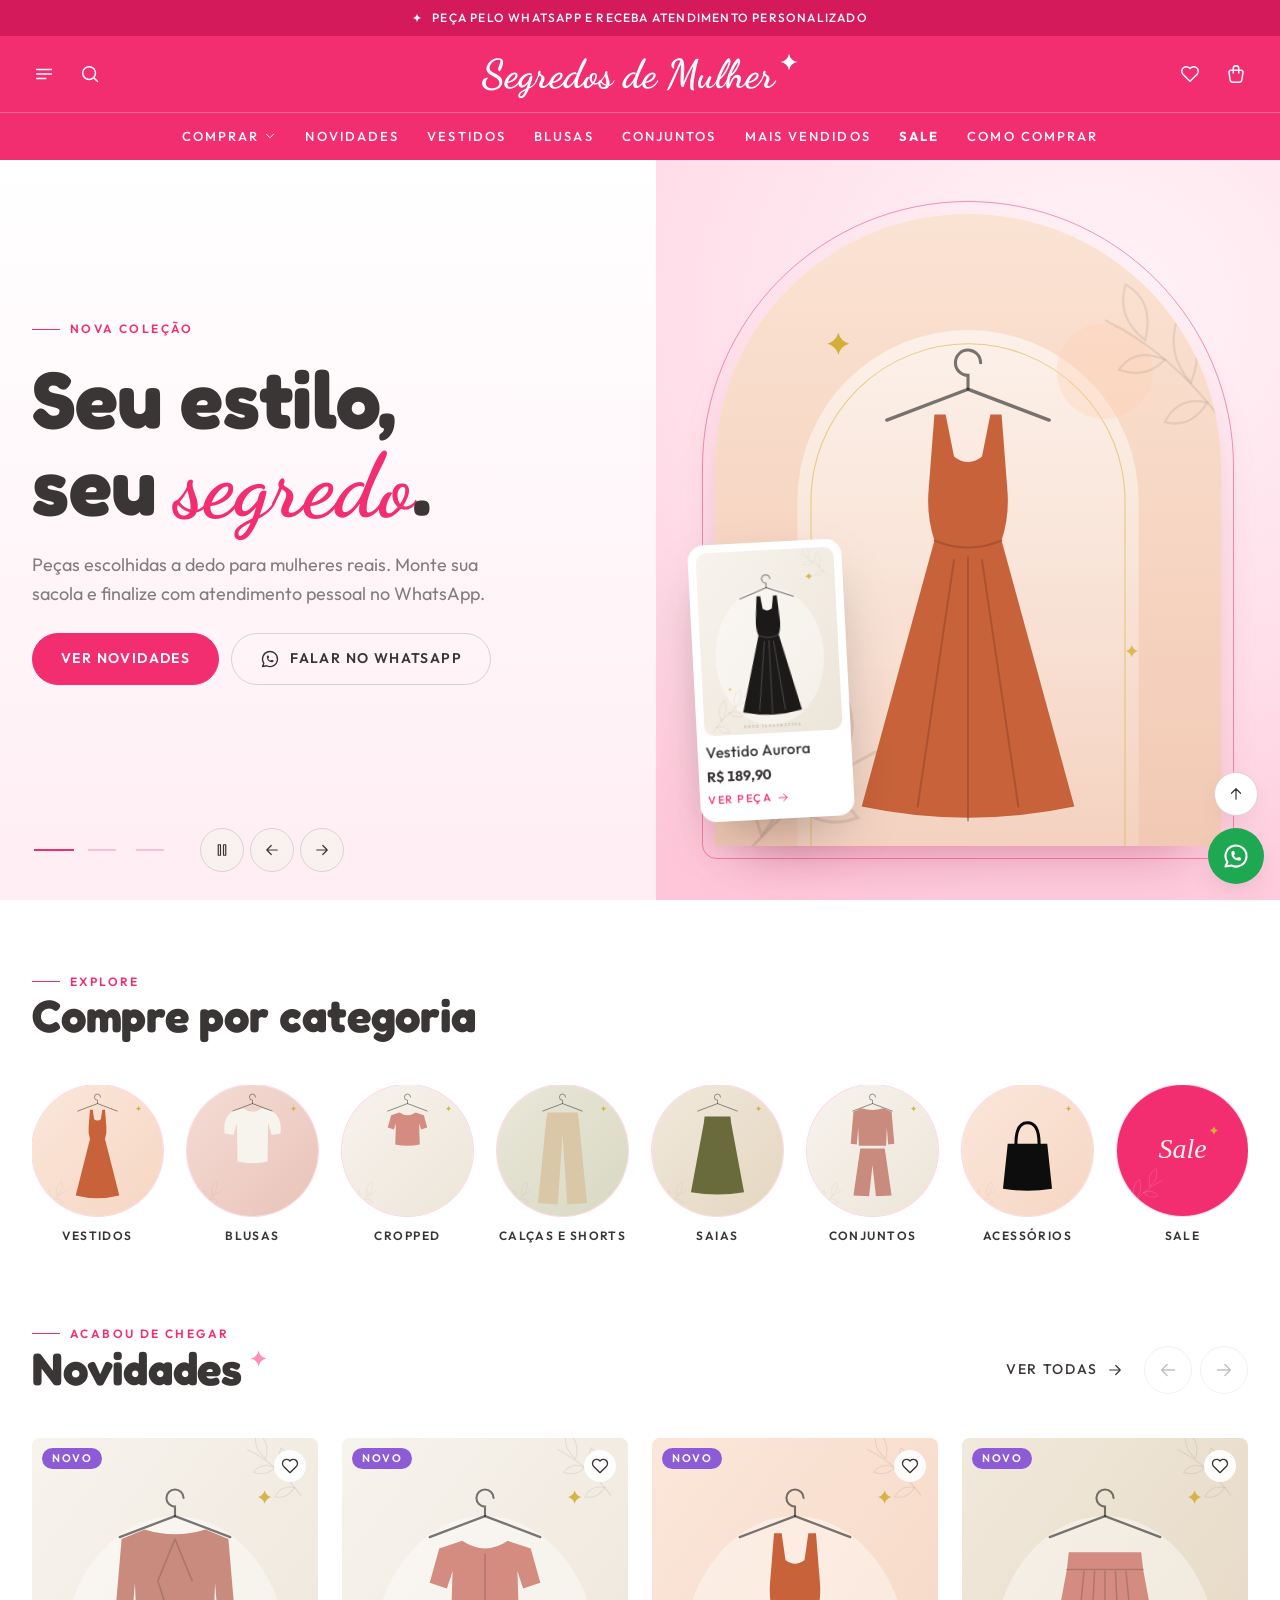
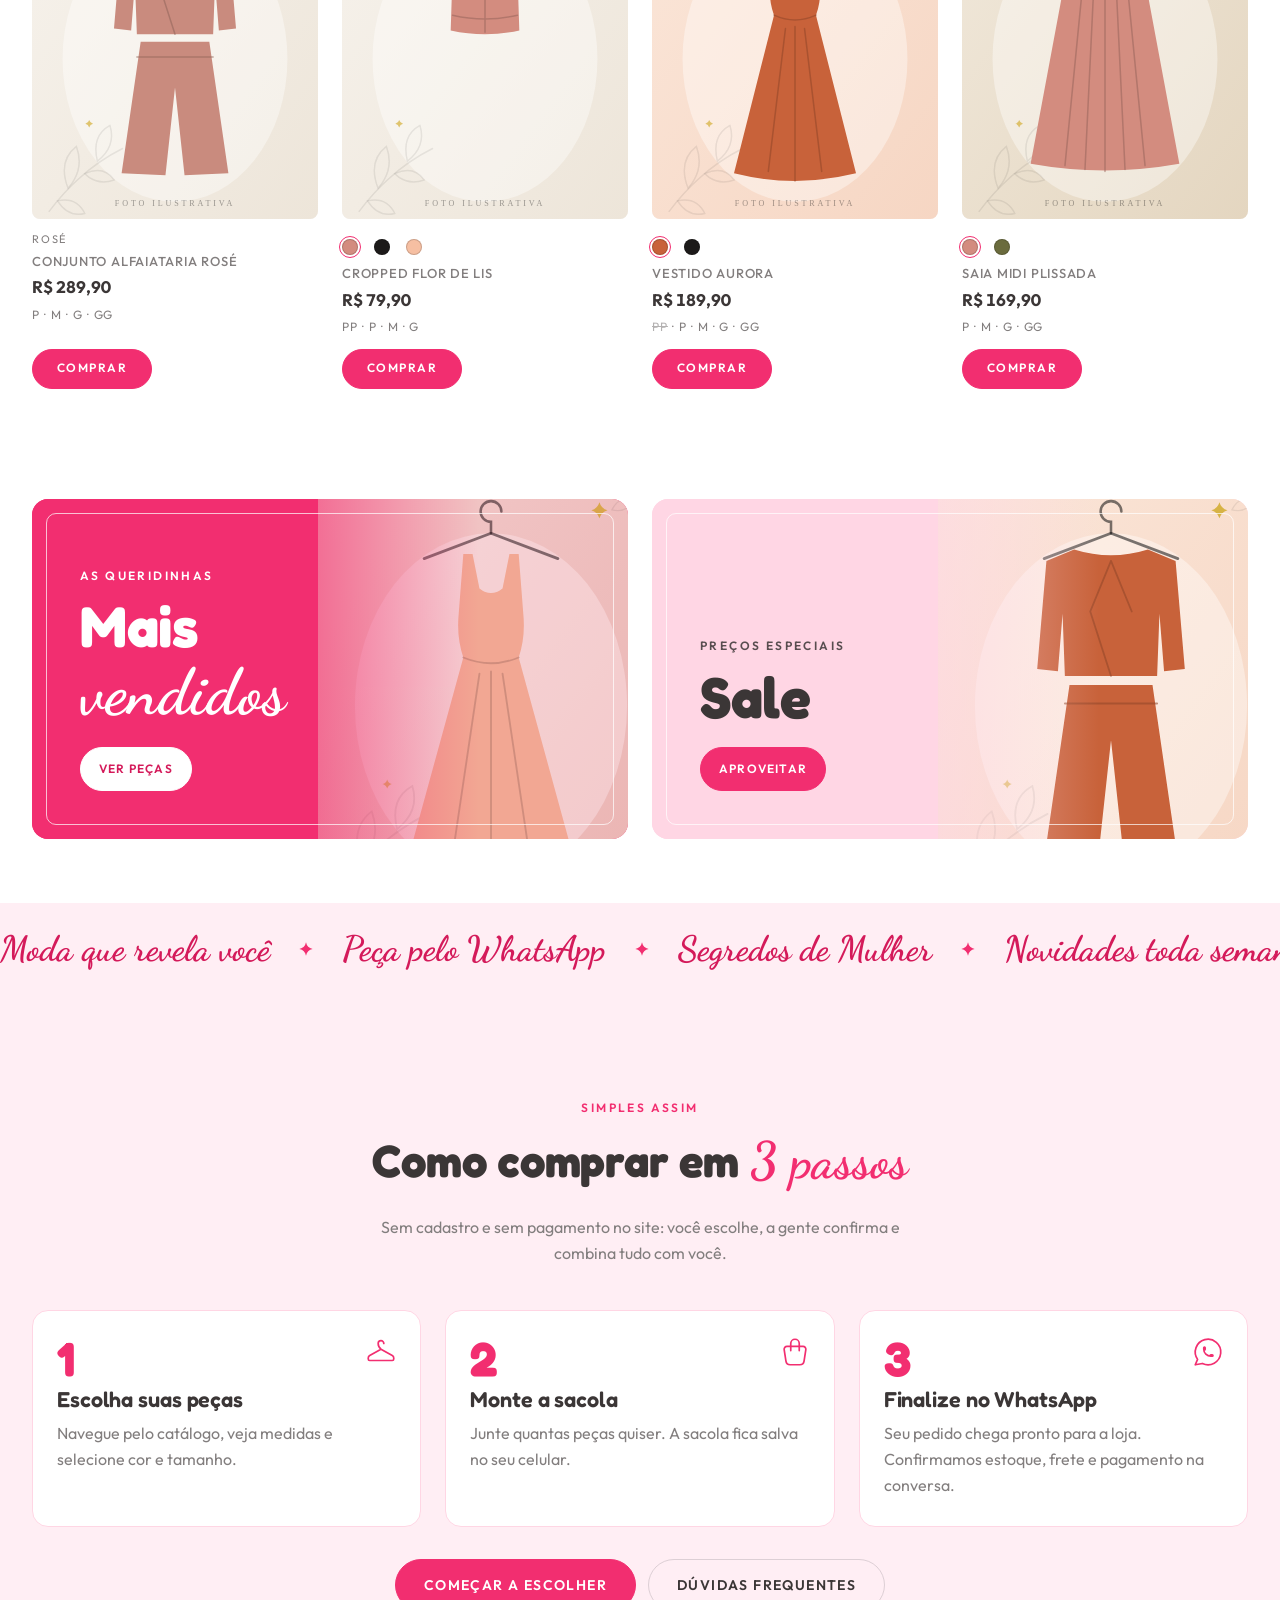
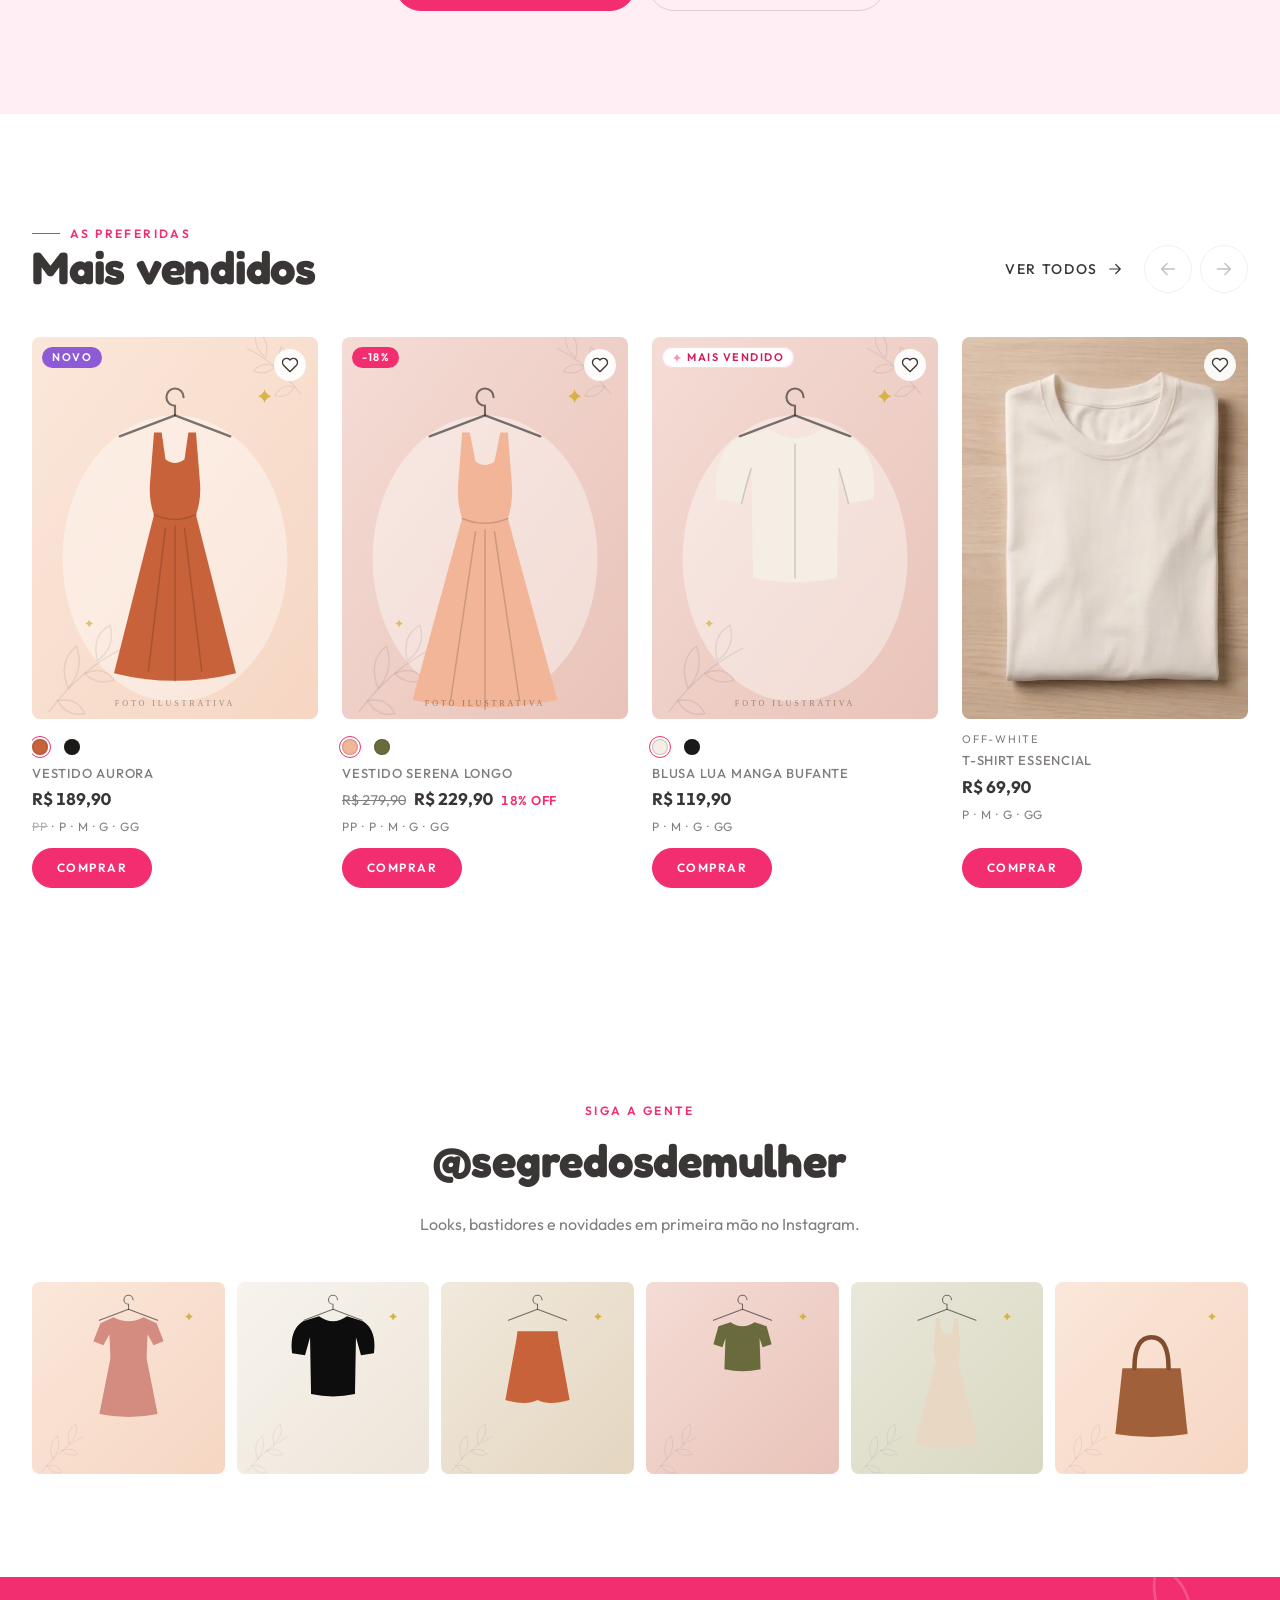
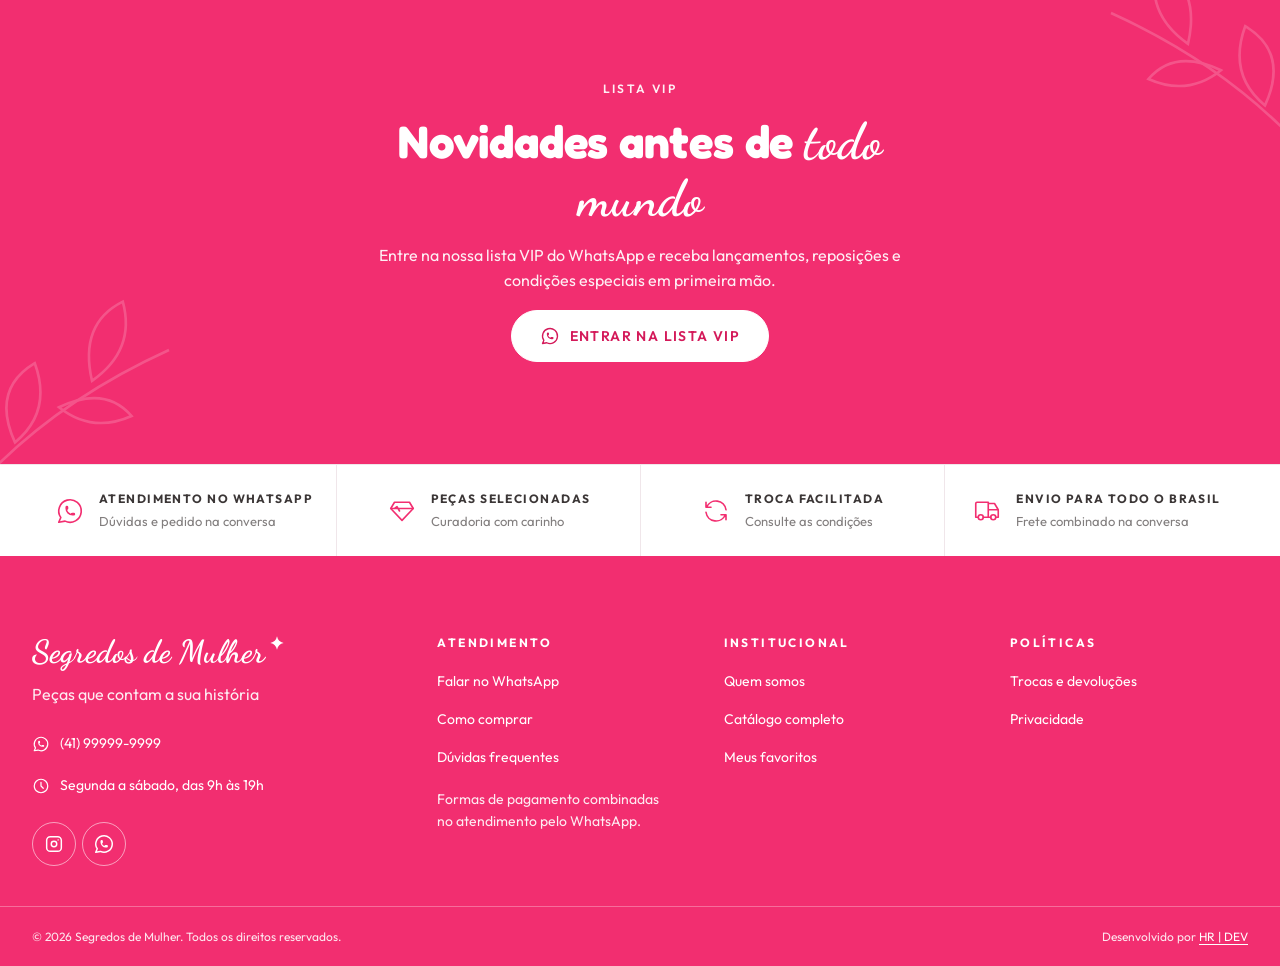
==== commit 9baffcf8: "." ====
--- a/index.html
+++ b/index.html
@@ -5,7 +5,7 @@
   <meta name="viewport" content="width=device-width, initial-scale=1, viewport-fit=cover">
   <title>Segredos de Mulher — Moda feminina com atendimento pelo WhatsApp</title>
   <meta name="description" content="Vestidos, blusas, conjuntos e acessórios selecionados. Escolha suas peças, monte a sacola e finalize seu pedido com atendimento personalizado pelo WhatsApp.">
-  <meta name="theme-color" content="#0D0D0D">
+  <meta name="theme-color" content="#F22E70">
   <link rel="icon" href="assets/img/brand/favicon.svg" type="image/svg+xml">
   <link rel="icon" href="assets/img/brand/favicon-32.png" sizes="32x32" type="image/png">
   <link rel="apple-touch-icon" href="assets/img/brand/apple-touch-icon.png">
@@ -23,8 +23,8 @@
   <meta name="twitter:card" content="summary_large_image">
   <link rel="preconnect" href="https://fonts.googleapis.com">
   <link rel="preconnect" href="https://fonts.gstatic.com" crossorigin>
-  <link rel="stylesheet" href="https://fonts.googleapis.com/css2?family=Cormorant+Garamond:ital,wght@0,500;0,600;1,500&family=Jost:wght@400;500;600&display=swap" media="print" onload="this.media='all'">
-  <noscript><link rel="stylesheet" href="https://fonts.googleapis.com/css2?family=Cormorant+Garamond:ital,wght@0,500;0,600;1,500&family=Jost:wght@400;500;600&display=swap"></noscript>
+  <link rel="stylesheet" href="https://fonts.googleapis.com/css2?family=Dancing+Script:wght@600;700&family=Fredoka:wght@500;600;700&family=Outfit:wght@300;400;500;600&display=swap" media="print" onload="this.media='all'">
+  <noscript><link rel="stylesheet" href="https://fonts.googleapis.com/css2?family=Dancing+Script:wght@600;700&family=Fredoka:wght@500;600;700&family=Outfit:wght@300;400;500;600&display=swap"></noscript>
   <link rel="preload" as="image" href="assets/img/hero/hero-1.svg" fetchpriority="high">
   <link rel="stylesheet" href="assets/css/style.css">
   <script src="assets/js/config.js" defer></script>
@@ -105,18 +105,6 @@
           <button class="round-btn" type="button" id="heroNext" aria-label="Próximo slide"></button>
         </div>
       </div>
-    </section>
-
-    <!-- ============ DIFERENCIAIS ============ -->
-    <section class="perks" aria-label="Por que comprar com a gente">
-      <ul class="container perks__list">
-        <li class="perk" data-icon="whatsapp"><div><strong>Atendimento no WhatsApp</strong><span>Dúvidas e pedido na conversa</span></div></li>
-        <li class="perk" data-icon="gem"><div><strong>Peças selecionadas</strong><span>Curadoria com carinho</span></div></li>
-        <!-- TODO(cliente): confirmar política de troca antes de publicar -->
-        <li class="perk" data-icon="refresh"><div><strong>Troca facilitada</strong><span>Consulte as condições</span></div></li>
-        <!-- TODO(cliente): confirmar envio para todo o Brasil -->
-        <li class="perk" data-icon="truck"><div><strong>Envio para todo o Brasil</strong><span>Frete combinado na conversa</span></div></li>
-      </ul>
     </section>
 
     <!-- ============ CATEGORIAS ============ -->
@@ -221,6 +209,18 @@
         <a class="btn btn--whatsapp" data-wa="vip" href="#"><svg class="icon" viewBox="0 0 24 24" aria-hidden="true"><path d="m3 21 1.65-3.8a9 9 0 1 1 3.4 2.9L3 21"/><path d="M9 10a.5.5 0 0 0 1 0V9a.5.5 0 0 0-1 0v1a5 5 0 0 0 5 5h1a.5.5 0 0 0 0-1h-1a.5.5 0 0 0 0 1"/></svg><span>Entrar na lista VIP</span></a>
       </div>
     </section>
+    <!-- ============ DIFERENCIAIS ============ -->
+    <section class="perks" aria-label="Por que comprar com a gente">
+      <ul class="container perks__list">
+        <li class="perk" data-icon="whatsapp"><div><strong>Atendimento no WhatsApp</strong><span>Dúvidas e pedido na conversa</span></div></li>
+        <li class="perk" data-icon="gem"><div><strong>Peças selecionadas</strong><span>Curadoria com carinho</span></div></li>
+        <!-- TODO(cliente): confirmar política de troca antes de publicar -->
+        <li class="perk" data-icon="refresh"><div><strong>Troca facilitada</strong><span>Consulte as condições</span></div></li>
+        <!-- TODO(cliente): confirmar envio para todo o Brasil -->
+        <li class="perk" data-icon="truck"><div><strong>Envio para todo o Brasil</strong><span>Frete combinado na conversa</span></div></li>
+      </ul>
+    </section>
+
   </main>
 
   <div id="site-footer"></div>
--- a/assets/css/style.css
+++ b/assets/css/style.css
@@ -12,46 +12,53 @@
 
 /* ---------- 01 TOKENS ---------- */
 :root {
-  /* MARCA (provisória — derivada do briefing; troque aqui) */
-  --c-ink: #0D0D0D;
-  --c-paper: #F7F3ED;
-  --c-peach: #FFCDB2;
-  --c-rose: #D38C7F;
-  --c-terracotta: #C8623A;
-  --c-olive: #6A6B3D;
-  --c-gold: #D4AF37;
-  --gold-gradient: linear-gradient(90deg, #F9E39B, #D4AF37, #B8860B);
-
-  /* Variações escuras para TEXTO sobre fundo claro / texto branco (contraste AA) */
-  --c-rose-deep: #9E4F45;       /* branco sobre ele: 5,7:1 */
-  --c-terracotta-deep: #A84E2B; /* branco sobre ele: 5,5:1 */
-  --c-ink-soft: #2A2624;
+  /* MARCA — rosa principal da loja: #F22E70 (troque aqui) */
+  --brand: #F22E70;
+  --brand-deep: #D41A5A;        /* hover e textos em rosa */
+  --brand-soft: #FFEEF4;        /* fundos suaves */
+  --brand-light: #FFD6E4;
+  --brand-mid: #FF8FB3;
+  --c-lilac: #8E5BD6;           /* selo "Novo" */
+
+  /* Aliases usados pelos componentes (mantidos para não quebrar nada) */
+  --c-ink: #3B3636;
+  --c-paper: #FFFFFF;
+  --c-peach: var(--brand-light);
+  --c-rose: var(--brand-mid);
+  --c-terracotta: var(--brand);
+  --c-olive: var(--c-lilac);
+  --c-gold: var(--brand-mid);   /* brilhos decorativos */
+  --gold-gradient: linear-gradient(90deg, var(--brand-mid), var(--brand), var(--brand-mid));
+  --c-rose-deep: var(--brand);
+  --c-terracotta-deep: var(--brand-deep);
+  --c-ink-soft: #2F2A2A;
 
   /* SEMÂNTICAS */
-  --bg: var(--c-paper);
-  --bg-alt: #EFE7DC;
+  --bg: #FFFFFF;
+  --bg-alt: #F8F4F5;
   --surface: #FFFFFF;
-  --surface-soft: #FCEEE5;      /* peach bem suave */
-  --text: var(--c-ink);
-  --text-muted: #675E56;        /* 5,4:1 sobre --bg */
-  --text-invert: #F7F3ED;
-  --border: #E3D9CC;
-  --border-strong: #C9BBA9;
-  --accent: var(--c-terracotta-deep);
-  --accent-hover: #8E4022;
+  --surface-soft: var(--brand-soft);
+  --text: #3B3636;
+  --text-muted: #827E7E;
+  --text-invert: #FFFFFF;
+  --border: #F0E6EA;
+  --border-strong: #DDCFD5;
+  --accent: var(--brand);
+  --accent-hover: var(--brand-deep);
   --accent-contrast: #FFFFFF;
-  --sale: var(--c-rose-deep);
-  --new: var(--c-olive);
+  --sale: var(--brand);
+  --new: var(--c-lilac);
   --whatsapp: #25D366;          /* cor oficial (só decorativa) */
   --whatsapp-fab: #1DA851;      /* ícone branco: 3,1:1 (gráfico) */
   --whatsapp-deep: #157A44;     /* texto branco: 5,4:1 */
   --whatsapp-deep-hover: #0F6336;
-  --focus: #A84E2B;
-  --danger: #A3322A;
-
-  /* TIPOGRAFIA */
-  --font-serif: 'Cormorant Garamond', Georgia, 'Times New Roman', serif;
-  --font-sans: 'Jost', system-ui, -apple-system, 'Segoe UI', Roboto, Arial, sans-serif;
+  --focus: var(--brand);
+  --danger: #C0262D;
+
+  /* TIPOGRAFIA: títulos arredondados + texto limpo + toque cursivo */
+  --font-serif: 'Fredoka', 'Outfit', system-ui, sans-serif; /* (nome mantido: fonte dos títulos) */
+  --font-sans: 'Outfit', system-ui, -apple-system, 'Segoe UI', Roboto, Arial, sans-serif;
+  --font-script: 'Dancing Script', 'Brush Script MT', cursive;
   --fs-xs: .75rem;
   --fs-sm: .875rem;
   --fs-base: 1rem;
@@ -64,8 +71,8 @@
   /* ESPAÇO E FORMA */
   --gutter: 16px;
   --container: 1320px;
-  --radius: 2px;
-  --radius-lg: 6px;
+  --radius: 8px;
+  --radius-lg: 16px;
   --shadow-sm: 0 1px 2px rgba(13, 13, 13, .06);
   --shadow: 0 10px 30px -12px rgba(13, 13, 13, .22);
   --shadow-lg: 0 24px 60px -20px rgba(13, 13, 13, .35);
@@ -1210,3 +1217,190 @@
   .pdp__buy .qty--lg button { width: 40px; }
 }
 .bag-extra summary { text-transform: none; letter-spacing: 0; font-weight: 400; text-decoration: underline; text-underline-offset: 3px; color: var(--text-muted); }
+
+/* ==========================================================================
+   20 TEMA DA LOJA — rosa #F22E70, fundo branco, títulos arredondados
+   e destaque cursivo. (Sobrescreve os estilos acima.)
+   ========================================================================== */
+::selection { background: var(--brand-light); color: var(--text); }
+body { font-weight: 400; }
+h1, h2, h3, .serif { font-weight: 600; letter-spacing: -.005em; line-height: 1.1; }
+h1 em, h2 em, h3 em, .serif em, .section-title em {
+  font-family: var(--font-script); font-style: normal; font-weight: 700;
+  color: var(--brand); letter-spacing: 0; font-size: 1.12em;
+}
+.section-title, .page-title { font-weight: 700; }
+.eyebrow { color: var(--brand); font-weight: 600; }
+.eyebrow--line::before { opacity: 1; }
+.muted { color: var(--text-muted); }
+
+/* ---- Botões em pílula ---- */
+.btn { --btn-bg: var(--brand); --btn-fg: #fff; border-radius: 999px; font-weight: 600; letter-spacing: .1em; }
+.btn:hover { --btn-bg: var(--brand-deep); }
+.btn--outline { --btn-bg: transparent; --btn-fg: var(--text); --btn-bd: var(--border-strong); }
+.btn--outline:hover { --btn-bg: var(--brand-soft); --btn-fg: var(--brand-deep); --btn-bd: var(--brand); }
+.btn--light { --btn-bg: #fff; --btn-fg: var(--brand-deep); --btn-bd: #fff; }
+.btn--light:hover { --btn-bg: var(--brand-soft); }
+.btn--whatsapp { --btn-bg: var(--whatsapp-deep); --btn-bd: var(--whatsapp-deep); }
+.btn--whatsapp:hover { --btn-bg: var(--whatsapp-deep-hover); }
+.round-btn { border-color: var(--border-strong); background: #fff; }
+.round-btn:hover { background: var(--brand); border-color: var(--brand); color: #fff; }
+.chip { border-radius: 999px; }
+.chip:hover { border-color: var(--brand); color: var(--brand-deep); }
+.input:focus, .select:focus, .textarea:focus { border-color: var(--brand); box-shadow: 0 0 0 3px rgba(242, 46, 112, .15); }
+
+/* ---- Faixa superior + header rosa ---- */
+.announce { background: var(--brand-deep); color: #fff; font-weight: 500; }
+.announce__msg .sparkle { color: #fff; }
+.site-header { background: var(--brand); color: #fff; -webkit-backdrop-filter: none; backdrop-filter: none; }
+.site-header.is-scrolled { border-color: transparent; box-shadow: 0 8px 24px -14px rgba(140, 10, 50, .65); }
+.site-header .icon-btn:hover { background: rgba(255, 255, 255, .18); }
+.count-badge { background: #fff; color: var(--brand-deep); }
+.logo { font-family: var(--font-script); font-weight: 700; font-size: clamp(1.7rem, 1.25rem + 1.8vw, 2.5rem); letter-spacing: 0; }
+.logo em { font-style: normal; font-weight: 700; color: inherit; }
+.site-header .logo .sparkle, .footer .logo .sparkle { color: #fff; }
+.site-header.is-scrolled .logo { font-size: clamp(1.5rem, 1.15rem + 1.4vw, 2.1rem); }
+.layer .logo { color: var(--brand); }
+@media (max-width: 380px) { .logo { font-size: 1.45rem; } }
+@media (min-width: 1024px) {
+  .main-nav { border-top-color: rgba(255, 255, 255, .28); }
+  .main-nav__link { font-weight: 500; }
+  .main-nav__link--sale { color: #fff; font-weight: 700; }
+  .mega { color: var(--text); background: #fff; }
+  .mega__links a { font-family: var(--font-sans); font-size: 1.05rem; }
+  .mega__links a:hover { color: var(--brand); }
+  .mega__title { color: var(--brand); font-weight: 600; }
+  .mega__promo a { border-radius: var(--radius); }
+  .mega__promo span { border-radius: 999px; color: var(--brand-deep); }
+}
+
+/* ---- Menu lateral ---- */
+.menu-search { border-radius: 999px; }
+.menu-links a { font-family: var(--font-sans); font-size: 1.12rem; font-weight: 500; }
+.menu-links a:hover { color: var(--brand); }
+.socials a:hover { background: var(--brand); border-color: var(--brand); color: #fff; }
+
+/* ---- Hero ---- */
+.hero { background: linear-gradient(180deg, #FFFFFF 0%, var(--brand-soft) 100%); }
+.hero__title { font-weight: 700; line-height: 1.04; }
+.hero__title em, .hero__eyebrow { color: var(--brand); }
+.hero__star { color: var(--brand-mid); }
+.hero__dot::before { background: var(--brand); }
+@media (min-width: 768px) {
+  .hero__media { background: radial-gradient(120% 90% at 70% 20%, #FFF4F8 0%, #FFDDE8 62%, #FFC6D9 100%); }
+  .hero__frame { outline-color: rgba(242, 46, 112, .5); box-shadow: 0 30px 60px -30px rgba(160, 10, 60, .45); }
+  .hero__mini { border-radius: var(--radius-lg); background: #fff; }
+  .hero__mini img { border-radius: 10px; }
+  .hero__mini-name { font-family: var(--font-sans); font-weight: 500; font-size: .95rem; }
+  .hero__mini-price .price__now { font-weight: 700; }
+  .hero__mini-cta { color: var(--brand); }
+}
+@media (max-width: 767px) {
+  .hero__media { background: var(--brand-soft); }
+  .hero__content { background: linear-gradient(to top, var(--brand-soft) 72%, rgba(255, 238, 244, 0)); }
+}
+
+/* ---- Diferenciais (claros, acima do rodapé) ---- */
+.perks { background: #fff; color: var(--text); border-top: 1px solid var(--border); }
+.perk .icon { color: var(--brand); width: 30px; height: 30px; }
+.perk strong { color: var(--text); font-weight: 700; }
+.perk span { color: var(--text-muted); }
+.perk:nth-child(odd) { border-right-color: var(--border); }
+.perk:nth-child(n+3) { border-top-color: var(--border); }
+@media (min-width: 900px) { .perk + .perk { border-left-color: var(--border) !important; } }
+
+/* ---- Categorias ---- */
+.cat__img { box-shadow: 0 0 0 1px var(--brand-light); }
+.cat:hover .cat__img::after, .cat:focus-visible .cat__img::after { box-shadow: inset 0 0 0 3px var(--brand); }
+.cat__label { font-weight: 600; color: var(--text); }
+
+/* ---- Card de produto (estilo vitrine: botão "Comprar" sempre visível) ---- */
+.card__media { border-radius: var(--radius); }
+.card__name { font-size: 13px; text-transform: uppercase; letter-spacing: .06em; color: var(--text-muted); font-weight: 500; }
+.card__name a:hover { color: var(--brand); text-decoration: none; }
+.card .price__now { font-weight: 700; font-size: 1.05rem; color: var(--text); }
+.card__buy { justify-self: start; margin-top: 8px; min-height: 40px; padding: 8px 24px; font-size: 12px; letter-spacing: .12em; }
+.card__buy--out { --btn-bg: #fff; --btn-fg: var(--text-muted); --btn-bd: var(--border-strong); }
+@media (max-width: 767px) { .card__buy { width: 100%; padding-inline: 10px; } }
+@media (hover: hover) and (min-width: 768px) { .card__info .card__sizes { display: block; } }
+.fav-btn::before { background: rgba(255, 255, 255, .92); }
+.badge { border-radius: 999px; padding: 5px 10px; }
+.badge--bestseller { background: #fff; color: var(--brand-deep); box-shadow: inset 0 0 0 1px var(--brand-light); }
+.badge--low { background: #fff; color: var(--brand-deep); box-shadow: inset 0 0 0 1px var(--brand); }
+.badge--soldout { background: rgba(130, 126, 126, .9); color: #fff; box-shadow: none; }
+.card__soldout { display: none; }
+.swatch[aria-pressed="true"]::after, .swatch[aria-checked="true"]::after { border-color: var(--brand); }
+
+/* ---- Seletores (tamanho, filtros) ---- */
+.size { border-radius: var(--radius); }
+.size:hover:not(:disabled) { border-color: var(--brand); }
+.size[aria-checked="true"] { background: var(--brand); border-color: var(--brand); }
+.opt input { accent-color: var(--brand); }
+.opt-size span { border-radius: var(--radius); }
+.opt-size input:checked + span { background: var(--brand); border-color: var(--brand); }
+.opt-color input:checked + span { box-shadow: inset 0 0 0 1px rgba(0, 0, 0, .15), 0 0 0 3px var(--bg), 0 0 0 4px var(--brand); }
+.switch-opt input:checked { background: var(--brand); }
+.qty { border-radius: 999px; overflow: hidden; }
+.toolbar, .buybar { background: rgba(255, 255, 255, .97); }
+
+/* ---- Banner duplo ---- */
+.duo__card { border-radius: var(--radius-lg); overflow: hidden; }
+.duo__card--dark { background: var(--brand); color: #fff; }
+.duo__card--dark::before { --duo-bg: rgba(242, 46, 112, .96); }
+.duo__card--dark .duo__eyebrow { color: #fff; }
+.duo__card--rose { background: var(--brand-light); color: var(--text); }
+.duo__card--rose::before { --duo-bg: rgba(255, 214, 228, .97); }
+.duo__frame { border-color: rgba(255, 255, 255, .7); border-radius: 10px; }
+.duo__title { font-weight: 700; }
+.duo__card--dark .duo__title em { color: #fff; }
+
+/* ---- Faixa de frases ---- */
+.marquee { background: var(--brand-soft); border: 0; }
+.marquee__item { font-family: var(--font-script); font-style: normal; font-weight: 700; color: var(--brand-deep); }
+.marquee__item .sparkle { color: var(--brand); }
+
+/* ---- Como comprar ---- */
+.step { border-radius: var(--radius-lg); border-color: var(--brand-light); }
+.step__num { font-family: var(--font-serif); font-style: normal; font-weight: 700; font-size: 3rem; color: var(--brand); }
+.step__icon { color: var(--brand); }
+.step h3 { font-weight: 600; font-size: 1.35rem; }
+
+/* ---- Seções em rosa (lista VIP) ---- */
+.section--dark { background: var(--brand); color: #fff; }
+.section--dark .eyebrow, .section--dark .muted, .vip .eyebrow { color: rgba(255, 255, 255, .92) !important; }
+.section--dark h2 em { color: #fff; }
+.vip .ornament { color: #fff; opacity: .18; }
+.vip .btn { --btn-bg: #fff; --btn-fg: var(--brand-deep); --btn-bd: #fff; }
+.vip .btn:hover { --btn-bg: var(--brand-soft); }
+
+/* ---- Instagram ---- */
+.insta a { border-radius: var(--radius); }
+#insta-title a:hover { color: var(--brand); }
+
+/* ---- Rodapé rosa ---- */
+.footer { background: var(--brand); color: #fff; }
+.footer a:hover { color: #fff; text-decoration: underline; text-underline-offset: 3px; }
+.footer .logo, .footer .logo em { color: #fff; }
+.footer__tagline, .footer__note { color: rgba(255, 255, 255, .9); }
+.footer__title { color: #fff; font-weight: 700; }
+.footer__contacts .icon { color: #fff; }
+.footer .socials a { border-color: rgba(255, 255, 255, .55); }
+.footer .socials a:hover { background: #fff; color: var(--brand); border-color: #fff; }
+.footer__bottom { color: rgba(255, 255, 255, .88); border-top-color: rgba(255, 255, 255, .3); }
+.footer__bottom a { color: #fff; }
+
+/* ---- Outros ---- */
+.fab--top { background: #fff; }
+.toast { background: #3B3636; }
+.empty-state { border-radius: var(--radius-lg); border-color: var(--brand-light); }
+.pdp__assure { border-radius: var(--radius); }
+.contact-card { border-radius: var(--radius-lg); }
+.notfound__num { font-family: var(--font-script); font-style: normal; color: var(--brand); }
+.bag-item__img, .quick img, .search-result img { border-radius: 6px; }
+.gallery__main, .gallery__thumbs button { border-radius: var(--radius); }
+/* Botão "Comprar" sempre alinhado na base do card */
+.card { height: 100%; }
+.card__info { flex: 1; display: flex; flex-direction: column; align-items: flex-start; gap: 4px; }
+.card__info .card__sizes { margin-bottom: 8px; }
+.card__info .card__buy { margin-top: auto; align-self: stretch; }
+@media (min-width: 768px) { .card__info .card__buy { align-self: flex-start; } }
